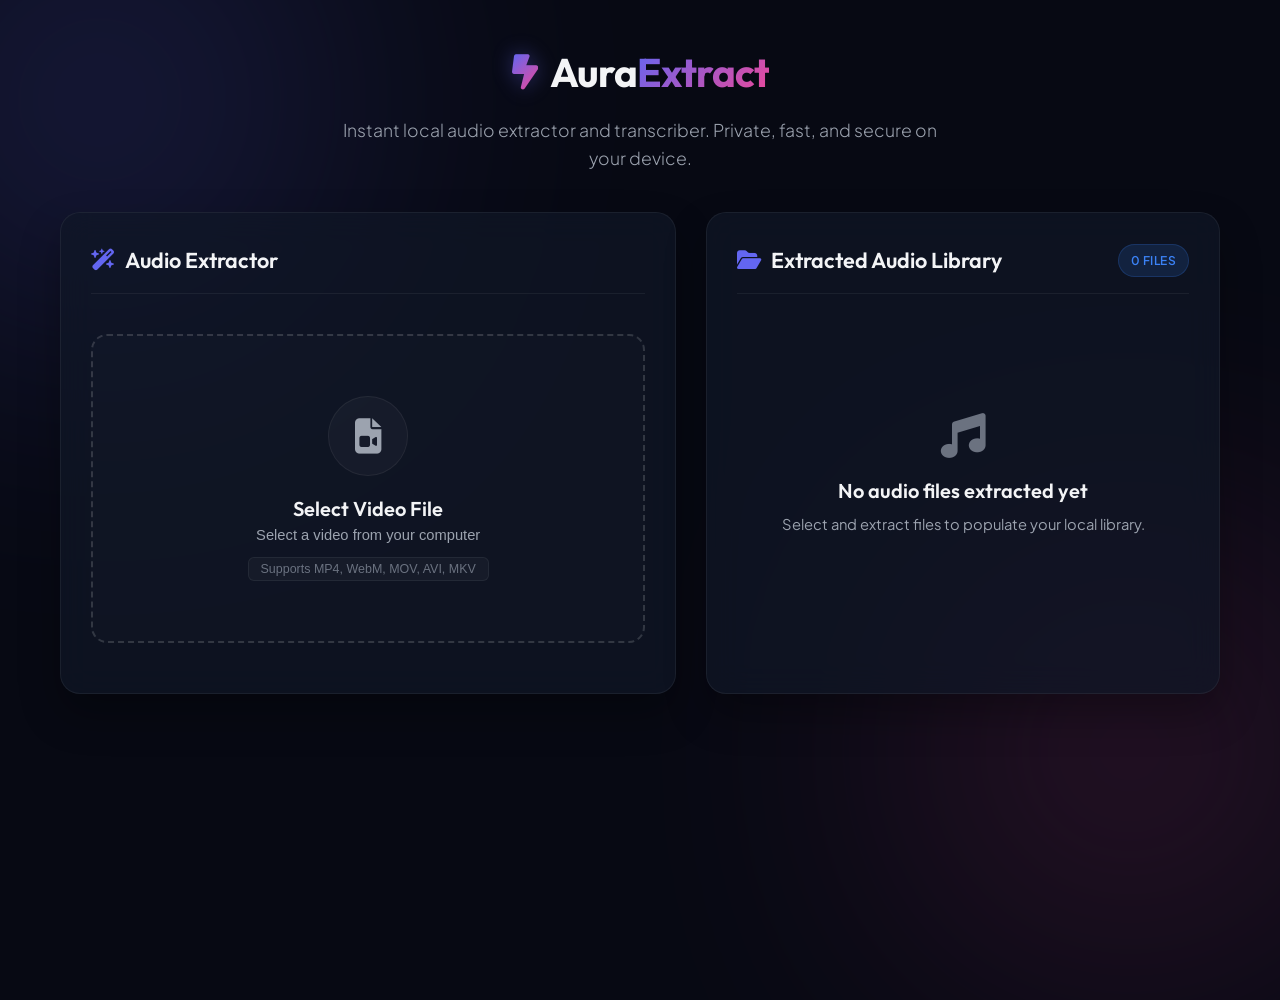
==== templates/index.html @ 5e6e46e1 "Initial commit: AuraExtract Local Audio Extractor and Speech-to-Text Transcriber" ====
<!DOCTYPE html>
<html lang="en">
<head>
    <meta charset="UTF-8">
    <meta name="viewport" content="width=device-width, initial-scale=1.0">
    <title>AuraExtract — Local Video to Audio Extractor</title>
    <!-- Google Fonts for premium typography -->
    <link rel="preconnect" href="https://fonts.googleapis.com">
    <link rel="preconnect" href="https://fonts.gstatic.com" crossorigin>
    <link href="https://fonts.googleapis.com/css2?family=Outfit:wght@300;400;500;600;700&family=Plus+Jakarta+Sans:wght@300;400;500;600;700&display=swap" rel="stylesheet">
    <!-- FontAwesome for icons -->
    <link rel="stylesheet" href="https://cdnjs.cloudflare.com/ajax/libs/font-awesome/6.4.0/css/all.min.css">
    <!-- Custom styling -->
    <link rel="stylesheet" href="/static/css/style.css">
</head>
<body>
    <div class="bg-glow bg-glow-1"></div>
    <div class="bg-glow bg-glow-2"></div>

    <div class="container">
        <!-- Header -->
        <header class="app-header">
            <div class="logo">
                <i class="fa-solid fa-bolt-lightning logo-icon"></i>
                <h1>Aura<span>Extract</span></h1>
            </div>
            <p class="subtitle">Instant local audio extractor and transcriber. Private, fast, and secure on your device.</p>
        </header>

        <!-- Main Dashboard Layout -->
        <div class="dashboard-grid">
            <!-- Left Side: Selection and Extraction -->
            <div class="card main-card">
                <div class="card-header">
                    <h2><i class="fa-solid fa-wand-magic-sparkles card-icon"></i>Audio Extractor</h2>
                    <span class="badge badge-success hidden" id="ffmpeg-status-badge">Active</span>
                </div>

                <!-- Select File Hero Area -->
                <div class="select-hero-container" id="select-hero-container">
                    <button class="btn-select-file" id="native-browse-file-btn">
                        <div class="icon-circle">
                            <i class="fa-solid fa-file-video select-icon"></i>
                        </div>
                        <p class="primary-text">Select Video File</p>
                        <p class="secondary-text">Select a video from your computer</p>
                        <span class="file-limits">Supports MP4, WebM, MOV, AVI, MKV</span>
                    </button>
                </div>

                <!-- Selected File Metadata & Actions (Hidden initially) -->
                <div class="file-details hidden" id="file-details">
                    <div class="file-meta-item">
                        <div class="meta-icon"><i class="fa-solid fa-video"></i></div>
                        <div class="meta-content">
                            <p class="meta-label">Selected Local File</p>
                            <p class="meta-value" id="file-name" title="Video file path">video_name.mp4</p>
                        </div>
                    </div>
                    <div class="file-meta-item">
                        <div class="meta-icon"><i class="fa-solid fa-weight-hanging"></i></div>
                        <div class="meta-content">
                            <p class="meta-label">File Size</p>
                            <p class="meta-value text-accent" id="file-size">0.0 MB</p>
                        </div>
                    </div>

                    <!-- Processing Mode Option -->
                    <div class="processing-options">
                        <label class="option-title">Audio Format Option</label>
                        <div class="radio-group">
                            <label class="radio-label">
                                <input type="radio" name="extraction-mode" value="copy" checked>
                                <div class="radio-custom">
                                    <div class="radio-dot"></div>
                                </div>
                                <div class="radio-text">
                                    <span class="radio-main">Original Quality (Recommended)</span>
                                    <span class="radio-desc">Super fast, matches original video audio quality</span>
                                </div>
                            </label>
                            <label class="radio-label">
                                <input type="radio" name="extraction-mode" value="mp3">
                                <div class="radio-custom">
                                    <div class="radio-dot"></div>
                                </div>
                                <div class="radio-text">
                                    <span class="radio-main">Standard MP3 Format</span>
                                    <span class="radio-desc">Highly compatible format, converts to MP3</span>
                                </div>
                            </label>
                        </div>
                    </div>

                    <!-- Transcription Options -->
                    <div class="processing-options" style="margin-top: 15px; border-top: 1px solid rgba(255,255,255,0.06); padding-top: 15px;">
                        <label class="option-title" for="pipeline-model-select">Transcription Accuracy</label>
                        <p class="section-desc" style="font-size: 0.8rem; color: var(--color-text-muted); margin-bottom: 8px;">
                            Select the level of accuracy. Higher accuracy takes slightly longer to process.
                        </p>
                        <div class="select-wrapper">
                            <select id="pipeline-model-select" class="premium-select">
                                <option value="tiny">Fast (Less accurate)</option>
                                <option value="base" selected>Balanced (Recommended)</option>
                                <option value="small">High (Most accurate, slower)</option>
                            </select>
                        </div>
                    </div>

                    <div class="action-buttons-row">
                        <button class="btn btn-secondary" id="change-file-btn">
                            <i class="fa-solid fa-folder-open"></i> Change File
                        </button>
                        <button class="btn btn-primary" id="process-btn" style="flex: 1;">
                            <i class="fa-solid fa-bolt"></i> Extract Audio
                        </button>
                    </div>
                </div>

                <!-- Processing Pipeline (Visible during operation) -->
                <div class="processing-dashboard hidden" id="processing-dashboard">
                    <h3><i class="fa-solid fa-spinner fa-spin"></i> Processing Your Video</h3>

                    <div class="pipeline-steps">
                        <!-- Step 1: Locating FFmpeg -->
                        <div class="pipeline-step pending" id="step-wasm">
                            <div class="step-status-icon"><i class="fa-solid fa-circle-dot"></i></div>
                            <div class="step-details">
                                <p class="step-title">Preparing files</p>
                                <p class="step-desc" id="step-wasm-desc">Setting up workspace...</p>
                            </div>
                        </div>

                        <!-- Step 2: Extraction -->
                        <div class="pipeline-step pending" id="step-extract">
                            <div class="step-status-icon"><i class="fa-solid fa-circle-dot"></i></div>
                            <div class="step-details">
                                <p class="step-title">Extracting audio track</p>
                                <p class="step-desc" id="step-extract-desc">Converting video to sound file...</p>
                            </div>
                        </div>

                        <!-- Step 3: Local Word-Level Transcription -->
                        <div class="pipeline-step pending" id="step-transcribe">
                            <div class="step-status-icon"><i class="fa-solid fa-circle-dot"></i></div>
                            <div class="step-details">
                                <p class="step-title">Converting speech to text</p>
                                <p class="step-desc" id="step-transcribe-desc">Generating word-level transcript...</p>
                            </div>
                        </div>
                    </div>

                    <!-- Size reduction dashboard stats -->
                    <div class="reduction-dashboard hidden" id="reduction-dashboard">
                        <div class="stat-box">
                            <span class="stat-num text-danger" id="stat-original-size">0.0 MB</span>
                            <span class="stat-label">Original Video</span>
                        </div>
                        <div class="stat-divider"><i class="fa-solid fa-arrow-right"></i></div>
                        <div class="stat-box">
                            <span class="stat-num text-success" id="stat-audio-size">0.0 MB</span>
                            <span class="stat-label">Extracted Audio</span>
                        </div>
                        <div class="stat-percentage">
                            <span class="percent-badge" id="stat-saving-badge">-0.0% Storage Saved</span>
                        </div>
                    </div>

                    <!-- Logs overlay (hidden for non-tech users) -->
                    <div class="log-panel hidden">
                        <div class="log-header" id="log-toggle">
                            <span><i class="fa-solid fa-terminal"></i> Activity Log</span>
                            <i class="fa-solid fa-chevron-down toggle-icon" id="log-chevron"></i>
                        </div>
                        <div class="log-body hidden" id="log-console">
                            <div class="log-line">Ready for operations.</div>
                        </div>
                    </div>

                    <button class="btn btn-secondary btn-block hidden" id="reset-btn">
                        <i class="fa-solid fa-arrow-left"></i> Extract Another Video
                    </button>
                </div>

                <!-- Footer settings launcher (hidden for non-tech users) -->
                <div class="card-footer-settings hidden">
                    <button class="btn-settings" id="toggle-settings-btn">
                        <i class="fa-solid fa-sliders"></i> Configuration
                    </button>
                </div>
            </div>

            <!-- Right Side: Server Audio Library -->
            <div class="card files-card">
                <div class="card-header">
                    <h2><i class="fa-solid fa-folder-open card-icon"></i>Extracted Audio Library</h2>
                    <span class="badge badge-info" id="file-count-badge">0 Files</span>
                </div>

                <div class="files-list-container">
                    <div class="files-empty" id="files-empty">
                        <i class="fa-solid fa-music empty-icon"></i>
                        <p class="primary-text">No audio files extracted yet</p>
                        <p class="secondary-text">Select and extract files to populate your local library.</p>
                    </div>
                    <div class="files-list hidden" id="files-list">
                        <!-- Dynamic audio list will render here -->
                    </div>
                </div>
            </div>
        </div>
    </div>

    <!-- Settings Overlay Card -->
    <div class="settings-modal-overlay hidden" id="settings-overlay">
        <div class="card settings-modal">
            <div class="card-header">
                <h2><i class="fa-solid fa-sliders card-icon"></i>FFmpeg Path Configuration</h2>
                <button class="btn-icon" id="close-settings-btn"><i class="fa-solid fa-xmark"></i></button>
            </div>
            <div class="settings-modal-body">
                <p class="settings-help-text">
                    By default, the server searches for the global <code>ffmpeg</code> executable in your system PATH environment variable.
                    If it is installed in a custom location, paste the absolute path to the executable file below.
                </p>
                <div class="settings-input-group">
                    <label for="settings-ffmpeg-path" class="option-title">Custom FFmpeg Path</label>
                    <input type="text" id="settings-ffmpeg-path" placeholder="e.g. C:\FFmpeg\bin\ffmpeg.exe" class="path-input">
                </div>
                <div class="settings-validation-box" id="settings-validation-status">
                    <!-- Populated dynamically via JS -->
                </div>
                <button class="btn btn-primary btn-block" id="save-settings-btn">Save Settings</button>
            </div>
        </div>
    </div>

    <!-- Application script -->
    <script src="/static/js/app.js"></script>
</body>
</html>
---- static/css/style.css ----
/* ==========================================================================
   DESIGN SYSTEM & VARIABLES
   ========================================================================== */
:root {
    --bg-main: #070913;
    --bg-card: rgba(17, 24, 39, 0.7);
    --bg-card-hover: rgba(23, 32, 53, 0.8);
    --border-color: rgba(255, 255, 255, 0.06);
    --border-color-hover: rgba(99, 102, 241, 0.4);
    
    --color-text-primary: #F3F4F6;
    --color-text-secondary: #9CA3AF;
    --color-text-muted: #6B7280;
    
    /* Accents */
    --accent-primary: #6366F1; /* Indigo */
    --accent-secondary: #EC4899; /* Pink */
    --accent-glow: rgba(99, 102, 241, 0.15);
    
    --color-success: #10B981;
    --color-danger: #EF4444;
    --color-info: #3B82F6;
    
    --font-heading: 'Outfit', sans-serif;
    --font-body: 'Plus Jakarta Sans', sans-serif;
    --transition-smooth: all 0.3s cubic-bezier(0.4, 0, 0.2, 1);
}

/* ==========================================================================
   BASE STYLES & RESET
   ========================================================================== */
* {
    box-sizing: border-box;
    margin: 0;
    padding: 0;
}

body {
    background-color: var(--bg-main);
    color: var(--color-text-primary);
    font-family: var(--font-body);
    line-height: 1.6;
    min-height: 100vh;
    overflow-x: hidden;
    position: relative;
}

/* Glowing background ambient lights */
.bg-glow {
    position: absolute;
    border-radius: 50%;
    filter: blur(140px);
    z-index: -1;
    pointer-events: none;
    opacity: 0.4;
}

.bg-glow-1 {
    width: 600px;
    height: 600px;
    background: radial-gradient(circle, var(--accent-primary) 0%, transparent 70%);
    top: -200px;
    left: -200px;
}

.bg-glow-2 {
    width: 500px;
    height: 500px;
    background: radial-gradient(circle, var(--accent-secondary) 0%, transparent 70%);
    bottom: -100px;
    right: -100px;
}

.container {
    max-width: 1200px;
    margin: 0 auto;
    padding: 40px 20px;
    z-index: 10;
}

/* ==========================================================================
   HEADER
   ========================================================================== */
.app-header {
    text-align: center;
    margin-bottom: 40px;
}

.logo {
    display: inline-flex;
    align-items: center;
    gap: 12px;
    margin-bottom: 12px;
}

.logo-icon {
    font-size: 2.2rem;
    background: linear-gradient(135deg, var(--accent-primary), var(--accent-secondary));
    -webkit-background-clip: text;
    -webkit-text-fill-color: transparent;
    filter: drop-shadow(0 0 10px rgba(99, 102, 241, 0.4));
}

.logo h1 {
    font-family: var(--font-heading);
    font-weight: 700;
    font-size: 2.5rem;
    letter-spacing: -1px;
}

.logo h1 span {
    background: linear-gradient(135deg, var(--accent-primary), var(--accent-secondary));
    -webkit-background-clip: text;
    -webkit-text-fill-color: transparent;
}

.subtitle {
    color: var(--color-text-secondary);
    font-size: 1.1rem;
    max-width: 600px;
    margin: 0 auto;
    font-weight: 300;
}

/* ==========================================================================
   DASHBOARD GRID & CARDS
   ========================================================================== */
.dashboard-grid {
    display: grid;
    grid-template-columns: 1.2fr 1fr;
    gap: 30px;
    align-items: start;
}

@media (max-width: 900px) {
    .dashboard-grid {
        grid-template-columns: 1fr;
    }
}

.card {
    background: var(--bg-card);
    backdrop-filter: blur(16px);
    -webkit-backdrop-filter: blur(16px);
    border: 1px solid var(--border-color);
    border-radius: 20px;
    padding: 30px;
    box-shadow: 0 20px 40px rgba(0, 0, 0, 0.3);
    transition: var(--transition-smooth);
}

.card:hover {
    border-color: rgba(255, 255, 255, 0.1);
}

.card-header {
    display: flex;
    justify-content: space-between;
    align-items: center;
    margin-bottom: 20px;
    border-bottom: 1px solid var(--border-color);
    padding-bottom: 15px;
}

.card-header h2 {
    font-family: var(--font-heading);
    font-size: 1.35rem;
    font-weight: 600;
    display: flex;
    align-items: center;
    gap: 10px;
}

.card-icon {
    color: var(--accent-primary);
}

.badge {
    padding: 6px 12px;
    border-radius: 50px;
    font-size: 0.75rem;
    font-weight: 600;
    text-transform: uppercase;
    letter-spacing: 0.5px;
}

.badge-success {
    background: rgba(16, 185, 129, 0.15);
    color: var(--color-success);
    border: 1px solid rgba(16, 185, 129, 0.2);
}

.badge-info {
    background: rgba(59, 130, 246, 0.15);
    color: var(--color-info);
    border: 1px solid rgba(59, 130, 246, 0.2);
}

.badge-danger {
    background: rgba(239, 68, 68, 0.15);
    color: var(--color-danger);
    border: 1px solid rgba(239, 68, 68, 0.2);
}

/* ==========================================================================
   SELECT HERO CONTAINER & BUTTON
   ========================================================================== */
.select-hero-container {
    padding: 20px 0;
    animation: fadeIn 0.4s ease-out;
}

.btn-select-file {
    width: 100%;
    background: rgba(255, 255, 255, 0.01);
    border: 2px dashed rgba(255, 255, 255, 0.15);
    border-radius: 16px;
    padding: 60px 20px;
    text-align: center;
    cursor: pointer;
    display: flex;
    flex-direction: column;
    align-items: center;
    transition: var(--transition-smooth);
    outline: none;
}

.btn-select-file:hover {
    border-color: var(--accent-primary);
    background: rgba(99, 102, 241, 0.04);
    box-shadow: 0 0 30px var(--accent-glow);
}

.btn-select-file:active {
    transform: scale(0.99);
}

.icon-circle {
    width: 80px;
    height: 80px;
    border-radius: 50%;
    background: rgba(255, 255, 255, 0.03);
    border: 1px solid var(--border-color);
    display: flex;
    align-items: center;
    justify-content: center;
    margin-bottom: 20px;
    transition: var(--transition-smooth);
}

.btn-select-file:hover .icon-circle {
    background: var(--accent-primary);
    border-color: var(--accent-primary);
    box-shadow: 0 0 20px rgba(99, 102, 241, 0.45);
    transform: translateY(-5px);
}

.select-icon {
    font-size: 2.2rem;
    color: var(--color-text-secondary);
    transition: var(--transition-smooth);
}

.btn-select-file:hover .select-icon {
    color: white;
}

.primary-text {
    font-size: 1.25rem;
    font-family: var(--font-heading);
    font-weight: 600;
    margin-bottom: 6px;
    color: var(--color-text-primary);
}

.secondary-text {
    color: var(--color-text-secondary);
    font-size: 0.92rem;
    margin-bottom: 14px;
}

.file-limits {
    font-size: 0.78rem;
    color: var(--color-text-muted);
    background: rgba(255, 255, 255, 0.03);
    padding: 4px 12px;
    border-radius: 6px;
    border: 1px solid var(--border-color);
}

/* ==========================================================================
   SELECTED FILE METADATA & OPTIONS
   ========================================================================== */
.file-details {
    display: flex;
    flex-direction: column;
    gap: 15px;
    animation: fadeIn 0.4s ease-out;
}

.file-meta-item {
    background: rgba(255, 255, 255, 0.02);
    border: 1px solid var(--border-color);
    border-radius: 12px;
    padding: 12px 16px;
    display: flex;
    align-items: center;
    gap: 15px;
}

.meta-icon {
    font-size: 1.4rem;
    color: var(--accent-primary);
    width: 40px;
    height: 40px;
    border-radius: 8px;
    background: rgba(99, 102, 241, 0.1);
    display: flex;
    align-items: center;
    justify-content: center;
}

.meta-content {
    flex: 1;
    min-width: 0;
}

.meta-label {
    font-size: 0.75rem;
    color: var(--color-text-muted);
    text-transform: uppercase;
    font-weight: 600;
    letter-spacing: 0.5px;
}

.meta-value {
    font-size: 0.95rem;
    font-weight: 500;
    white-space: nowrap;
    overflow: hidden;
    text-overflow: ellipsis;
}

.text-accent {
    color: var(--accent-secondary);
}

.processing-options {
    background: rgba(255, 255, 255, 0.02);
    border: 1px solid var(--border-color);
    border-radius: 12px;
    padding: 16px;
}

.option-title {
    font-size: 0.75rem;
    color: var(--color-text-muted);
    text-transform: uppercase;
    font-weight: 600;
    letter-spacing: 0.5px;
    margin-bottom: 12px;
    display: block;
}

.radio-group {
    display: flex;
    flex-direction: column;
    gap: 10px;
}

.radio-label {
    display: flex;
    align-items: flex-start;
    gap: 12px;
    cursor: pointer;
    padding: 8px;
    border-radius: 8px;
    transition: var(--transition-smooth);
}

.radio-label:hover {
    background: rgba(255, 255, 255, 0.02);
}

.radio-label input {
    position: absolute;
    opacity: 0;
    width: 0;
    height: 0;
}

.radio-custom {
    width: 18px;
    height: 18px;
    border: 2px solid rgba(255, 255, 255, 0.3);
    border-radius: 50%;
    display: flex;
    align-items: center;
    justify-content: center;
    margin-top: 3px;
    flex-shrink: 0;
    transition: var(--transition-smooth);
}

.radio-label input:checked ~ .radio-custom {
    border-color: var(--accent-primary);
}

.radio-dot {
    width: 8px;
    height: 8px;
    border-radius: 50%;
    background: var(--accent-primary);
    transform: scale(0);
    transition: var(--transition-smooth);
}

.radio-label input:checked ~ .radio-custom .radio-dot {
    transform: scale(1);
}

.radio-text {
    display: flex;
    flex-direction: column;
}

.radio-main {
    font-size: 0.9rem;
    font-weight: 500;
}

.radio-desc {
    font-size: 0.75rem;
    color: var(--color-text-secondary);
}

.action-buttons-row {
    display: flex;
    gap: 12px;
    margin-top: 10px;
}

/* Buttons */
.btn {
    font-family: var(--font-heading);
    font-weight: 600;
    font-size: 0.95rem;
    padding: 14px 28px;
    border-radius: 12px;
    border: none;
    cursor: pointer;
    display: inline-flex;
    align-items: center;
    justify-content: center;
    gap: 8px;
    transition: var(--transition-smooth);
}

.btn-primary {
    background: linear-gradient(135deg, var(--accent-primary), var(--accent-secondary));
    color: white;
    box-shadow: 0 4px 15px rgba(99, 102, 241, 0.3);
}

.btn-primary:hover {
    box-shadow: 0 6px 20px rgba(99, 102, 241, 0.5);
    transform: translateY(-2px);
}

.btn-primary:active {
    transform: translateY(0);
}

.btn-secondary {
    background: rgba(255, 255, 255, 0.04);
    border: 1px solid var(--border-color);
    color: var(--color-text-primary);
}

.btn-secondary:hover {
    background: rgba(255, 255, 255, 0.08);
    transform: translateY(-2px);
}

.btn-block {
    width: 100%;
}

.btn:disabled {
    opacity: 0.4;
    cursor: not-allowed;
    transform: none !important;
    box-shadow: none !important;
}

.btn-icon {
    width: 38px;
    height: 38px;
    border-radius: 10px;
    border: 1px solid var(--border-color);
    background: rgba(255, 255, 255, 0.02);
    color: var(--color-text-secondary);
    cursor: pointer;
    display: flex;
    align-items: center;
    justify-content: center;
    transition: var(--transition-smooth);
}

.btn-icon:hover {
    color: var(--color-text-primary);
    background: rgba(255, 255, 255, 0.08);
    border-color: rgba(255, 255, 255, 0.15);
}

/* ==========================================================================
   PROCESSING PIPELINE
   ========================================================================== */
.processing-dashboard {
    display: flex;
    flex-direction: column;
    gap: 20px;
    animation: fadeIn 0.4s ease-out;
    margin-bottom: 10px;
}

.processing-dashboard h3 {
    font-family: var(--font-heading);
    font-size: 1.1rem;
    font-weight: 600;
    display: flex;
    align-items: center;
    gap: 8px;
    color: var(--color-text-secondary);
}

.pipeline-steps {
    display: flex;
    flex-direction: column;
    gap: 15px;
}

.pipeline-step {
    display: flex;
    gap: 15px;
    padding: 15px;
    background: rgba(255, 255, 255, 0.01);
    border: 1px solid var(--border-color);
    border-radius: 12px;
    transition: var(--transition-smooth);
}

.pipeline-step.active {
    background: rgba(99, 102, 241, 0.02);
    border-color: rgba(99, 102, 241, 0.2);
}

.pipeline-step.completed {
    background: rgba(16, 185, 129, 0.02);
    border-color: rgba(16, 185, 129, 0.2);
}

.step-status-icon {
    font-size: 1.1rem;
    color: var(--color-text-muted);
    margin-top: 2px;
}

.pipeline-step.active .step-status-icon {
    color: var(--accent-primary);
    animation: pulseGlow 1.5s infinite;
}

.pipeline-step.completed .step-status-icon {
    color: var(--color-success);
}

.step-details {
    flex: 1;
}

.step-title {
    font-size: 0.9rem;
    font-weight: 600;
}

.step-desc {
    font-size: 0.78rem;
    color: var(--color-text-secondary);
    margin-top: 2px;
}

.pipeline-step.completed .step-desc {
    color: var(--color-text-muted);
}

/* Reduction stats dashboard */
.reduction-dashboard {
    display: flex;
    align-items: center;
    justify-content: space-around;
    background: rgba(255, 255, 255, 0.02);
    border: 1px solid var(--border-color);
    border-radius: 16px;
    padding: 16px;
    animation: scaleIn 0.3s ease-out;
}

.stat-box {
    display: flex;
    flex-direction: column;
    align-items: center;
    gap: 2px;
}

.stat-num {
    font-family: var(--font-heading);
    font-size: 1.25rem;
    font-weight: 700;
}

.stat-label {
    font-size: 0.72rem;
    color: var(--color-text-muted);
    text-transform: uppercase;
}

.text-danger {
    color: var(--color-danger);
}

.text-success {
    color: var(--color-success);
}

.stat-divider {
    color: var(--color-text-muted);
    font-size: 1rem;
}

.stat-percentage {
    text-align: center;
}

.percent-badge {
    background: rgba(16, 185, 129, 0.1);
    color: var(--color-success);
    border: 1px solid rgba(16, 185, 129, 0.2);
    padding: 6px 12px;
    border-radius: 8px;
    font-size: 0.8rem;
    font-weight: 700;
}

/* Native logs output console styling */
.log-panel {
    background: #02040a;
    border: 1px solid var(--border-color);
    border-radius: 12px;
    overflow: hidden;
}

.log-header {
    background: #090e1a;
    padding: 10px 15px;
    font-size: 0.75rem;
    font-weight: 600;
    color: var(--color-text-secondary);
    display: flex;
    justify-content: space-between;
    align-items: center;
    cursor: pointer;
    user-select: none;
    border-bottom: 1px solid var(--border-color);
}

.log-header:hover {
    color: var(--color-text-primary);
}

.toggle-icon {
    font-size: 0.7rem;
    transition: transform 0.3s ease;
}

.toggle-icon.rotated {
    transform: rotate(180deg);
}

.log-body {
    max-height: 180px;
    overflow-y: auto;
    padding: 12px;
    font-family: 'Courier New', Courier, monospace;
    font-size: 0.72rem;
    color: #34D399;
    display: flex;
    flex-direction: column;
    gap: 4px;
    text-align: left;
    scroll-behavior: smooth;
}

.log-line {
    word-break: break-all;
    white-space: pre-wrap;
}

/* Settings button at the footer */
.card-footer-settings {
    margin-top: 25px;
    border-top: 1px solid var(--border-color);
    padding-top: 15px;
}

.btn-settings {
    background: transparent;
    border: 1px dashed var(--border-color);
    color: var(--color-text-secondary);
    width: 100%;
    padding: 10px;
    border-radius: 10px;
    font-size: 0.82rem;
    font-weight: 600;
    cursor: pointer;
    display: flex;
    align-items: center;
    justify-content: center;
    gap: 8px;
    transition: var(--transition-smooth);
}

.btn-settings:hover {
    border-color: var(--accent-primary);
    color: var(--color-text-primary);
    background: rgba(99, 102, 241, 0.02);
}

/* ==========================================================================
   AUDIO LIBRARY CARD
   ========================================================================== */
.files-card {
    display: flex;
    flex-direction: column;
    height: 100%;
}

.files-list-container {
    overflow-y: auto;
    max-height: 520px;
}

/* Scrollbar styles */
.files-list-container::-webkit-scrollbar, 
.log-body::-webkit-scrollbar {
    width: 6px;
}

.files-list-container::-webkit-scrollbar-track, 
.log-body::-webkit-scrollbar-track {
    background: transparent;
}

.files-list-container::-webkit-scrollbar-thumb, 
.log-body::-webkit-scrollbar-thumb {
    background: rgba(255, 255, 255, 0.1);
    border-radius: 3px;
}

.files-list-container::-webkit-scrollbar-thumb:hover, 
.log-body::-webkit-scrollbar-thumb:hover {
    background: rgba(255, 255, 255, 0.2);
}

.files-empty {
    display: flex;
    flex-direction: column;
    align-items: center;
    justify-content: center;
    padding: 100px 20px;
    text-align: center;
}

.empty-icon {
    font-size: 2.8rem;
    color: var(--color-text-muted);
    margin-bottom: 16px;
}

/* Audio File List Item */
.files-list {
    display: flex;
    flex-direction: column;
    gap: 12px;
}

.file-item {
    background: rgba(255, 255, 255, 0.02);
    border: 1px solid var(--border-color);
    border-radius: 14px;
    padding: 14px;
    display: flex;
    flex-direction: column;
    gap: 12px;
    transition: var(--transition-smooth);
    animation: slideUp 0.3s ease-out;
}

.file-item:hover {
    background: var(--bg-card-hover);
    border-color: rgba(255, 255, 255, 0.1);
}

.file-item-header {
    display: flex;
    align-items: center;
    justify-content: space-between;
    gap: 15px;
}

.file-item-details {
    display: flex;
    align-items: center;
    gap: 12px;
    min-width: 0;
    flex: 1;
}

.file-item-icon {
    width: 38px;
    height: 38px;
    border-radius: 10px;
    background: rgba(59, 130, 246, 0.1);
    color: var(--color-info);
    display: flex;
    align-items: center;
    justify-content: center;
    font-size: 1.1rem;
    flex-shrink: 0;
}

.file-item-info {
    min-width: 0;
}

.file-item-name {
    font-size: 0.9rem;
    font-weight: 600;
    white-space: nowrap;
    overflow: hidden;
    text-overflow: ellipsis;
}

.file-item-size {
    font-size: 0.72rem;
    color: var(--color-text-secondary);
}

.file-item-actions {
    display: flex;
    gap: 8px;
}

.file-item-actions .btn-icon {
    width: 32px;
    height: 32px;
    border-radius: 8px;
}

/* Audio Player design */
.audio-player-wrapper {
    width: 100%;
}

.audio-player-wrapper audio {
    width: 100%;
    height: 32px;
    border-radius: 6px;
    outline: none;
}

audio::-webkit-media-controls-enclosure {
    background-color: #0b111e;
    border-radius: 8px;
    border: 1px solid var(--border-color);
}
audio::-webkit-media-controls-panel {
    background-color: #0b111e;
}
audio::-webkit-media-controls-current-time-display,
audio::-webkit-media-controls-time-remaining-display {
    color: var(--color-text-secondary);
    font-family: var(--font-body);
    font-size: 0.7rem;
}

/* ==========================================================================
   SETTINGS MODAL OVERLAY
   ========================================================================== */
.settings-modal-overlay {
    position: fixed;
    top: 0;
    left: 0;
    width: 100vw;
    height: 100vh;
    background: rgba(3, 7, 18, 0.7);
    backdrop-filter: blur(10px);
    -webkit-backdrop-filter: blur(10px);
    z-index: 1000;
    display: flex;
    align-items: center;
    justify-content: center;
    animation: fadeIn 0.2s ease-out;
}

.settings-modal {
    width: 500px;
    max-width: 90%;
    background: #0f172a;
    border: 1px solid rgba(255, 255, 255, 0.1);
    box-shadow: 0 25px 50px -12px rgba(0, 0, 0, 0.5);
    animation: scaleIn 0.3s cubic-bezier(0.34, 1.56, 0.64, 1);
}

.settings-modal-body {
    display: flex;
    flex-direction: column;
    gap: 20px;
}

.settings-help-text {
    font-size: 0.85rem;
    color: var(--color-text-secondary);
    line-height: 1.5;
}

.settings-help-text code {
    background: rgba(255, 255, 255, 0.05);
    padding: 2px 6px;
    border-radius: 4px;
    color: var(--accent-secondary);
    font-size: 0.8rem;
}

.settings-input-group {
    display: flex;
    flex-direction: column;
    gap: 8px;
}

.settings-input-group .path-input {
    border: 1px solid var(--border-color);
    background: rgba(255, 255, 255, 0.02);
    border-radius: 10px;
    width: 100%;
    padding: 10px 14px;
    color: white;
    background: transparent;
    outline: none;
    font-family: var(--font-body);
}

.settings-input-group .path-input:focus {
    border-color: var(--accent-primary);
    box-shadow: 0 0 10px var(--accent-glow);
    background: rgba(255, 255, 255, 0.04);
}

.settings-validation-box {
    padding: 10px 14px;
    border-radius: 10px;
    font-size: 0.82rem;
    font-weight: 500;
    border: 1px solid transparent;
}

.validation-valid {
    background: rgba(16, 185, 129, 0.05);
    color: var(--color-success);
    border-color: rgba(16, 185, 129, 0.15);
}

.validation-invalid {
    background: rgba(239, 68, 68, 0.05);
    color: var(--color-danger);
    border-color: rgba(239, 68, 68, 0.15);
}

/* ==========================================================================
   UTILITY STYLES
   ========================================================================== */
.hidden {
    display: none !important;
}

/* ==========================================================================
   ANIMATIONS
   ========================================================================== */
@keyframes fadeIn {
    from { opacity: 0; }
    to { opacity: 1; }
}

@keyframes scaleIn {
    from { opacity: 0; transform: scale(0.95); }
    to { opacity: 1; transform: scale(1); }
}

@keyframes slideUp {
    from { opacity: 0; transform: translateY(15px); }
    to { opacity: 1; transform: translateY(0); }
}

@keyframes pulseGlow {
    0% { transform: scale(1); opacity: 0.8; }
    50% { transform: scale(1.1); opacity: 1; box-shadow: 0 0 10px var(--accent-primary); }
    100% { transform: scale(1); opacity: 0.8; }
}

/* ==========================================================================
   TRANSCRIPTION STYLING
   ========================================================================== */
.premium-select {
    border: 1px solid var(--border-color);
    background: rgba(255, 255, 255, 0.03);
    border-radius: 10px;
    width: 100%;
    padding: 10px 14px;
    color: white;
    outline: none;
    font-family: var(--font-body);
    font-size: 0.9rem;
    cursor: pointer;
    transition: var(--transition-smooth);
}
.premium-select:focus {
    border-color: var(--accent-primary);
    box-shadow: 0 0 10px var(--accent-glow);
    background: rgba(255, 255, 255, 0.05);
}
.premium-select option {
    background-color: #0f172a;
    color: white;
}

.transcript-section {
    margin-top: 10px;
    border-top: 1px solid var(--border-color);
    padding-top: 12px;
}

.transcript-controls-row {
    display: flex;
    justify-content: space-between;
    align-items: center;
    gap: 10px;
    margin-bottom: 10px;
}

.btn-toggle-transcript {
    background: rgba(255, 255, 255, 0.03);
    border: 1px solid var(--border-color);
    color: var(--color-text-secondary);
    padding: 6px 12px;
    border-radius: 8px;
    font-size: 0.8rem;
    font-weight: 600;
    cursor: pointer;
    display: flex;
    align-items: center;
    gap: 6px;
    transition: var(--transition-smooth);
}
.btn-toggle-transcript:hover {
    color: white;
    background: rgba(255, 255, 255, 0.08);
    border-color: rgba(255, 255, 255, 0.15);
}

.transcript-search-box {
    display: flex;
    align-items: center;
    background: rgba(255, 255, 255, 0.02);
    border: 1px solid var(--border-color);
    border-radius: 8px;
    padding: 4px 10px;
    max-width: 200px;
    transition: var(--transition-smooth);
}
.transcript-search-box:focus-within {
    border-color: var(--accent-primary);
    box-shadow: 0 0 8px var(--accent-glow);
}
.transcript-search-box i {
    font-size: 0.75rem;
    color: var(--color-text-muted);
    margin-right: 6px;
}
.transcript-search-input {
    background: transparent;
    border: none;
    outline: none;
    color: white;
    font-size: 0.8rem;
    font-family: var(--font-body);
    width: 100%;
}

.transcript-container {
    background: rgba(0, 0, 0, 0.2);
    border: 1px solid var(--border-color);
    border-radius: 10px;
    padding: 12px;
    max-height: 200px;
    overflow-y: auto;
    font-size: 0.88rem;
    line-height: 1.6;
    color: var(--color-text-secondary);
    text-align: left;
    scroll-behavior: smooth;
    animation: fadeIn 0.3s ease-out;
}
.transcript-container::-webkit-scrollbar {
    width: 4px;
}
.transcript-container::-webkit-scrollbar-thumb {
    background: rgba(255, 255, 255, 0.08);
    border-radius: 2px;
}

.transcript-segment {
    padding: 4px 6px;
    margin-bottom: 6px;
    border-radius: 6px;
    border-left: 2px solid transparent;
    transition: var(--transition-smooth);
}
.transcript-segment.active-segment {
    background: rgba(255, 255, 255, 0.02);
    border-left-color: var(--accent-primary);
    color: var(--color-text-primary);
}

.word-span {
    display: inline-block;
    padding: 1px 3px;
    margin: 1px 0;
    border-radius: 3px;
    cursor: pointer;
    position: relative;
    transition: all 0.15s ease;
}
.word-span:hover {
    color: white;
    background: rgba(255, 255, 255, 0.08);
}
.word-span.active-word {
    background: linear-gradient(135deg, var(--accent-primary), var(--accent-secondary));
    color: white !important;
    font-weight: 600;
    box-shadow: 0 2px 8px rgba(99, 102, 241, 0.4);
    transform: scale(1.05);
}
.word-span.search-match {
    background: rgba(251, 191, 36, 0.25);
    color: #FBBF24 !important;
    border-bottom: 2px solid #FBBF24;
}

.no-transcript-actions {
    display: flex;
    align-items: center;
    gap: 8px;
    animation: fadeIn 0.3s ease-out;
}
.btn-sm {
    padding: 6px 12px;
    font-size: 0.78rem;
    border-radius: 8px;
}
.btn-sm-select {
    background: rgba(255, 255, 255, 0.02);
    border: 1px solid var(--border-color);
    color: var(--color-text-secondary);
    border-radius: 8px;
    padding: 5px 8px;
    font-size: 0.78rem;
    outline: none;
    cursor: pointer;
}
.btn-sm-select:hover {
    border-color: rgba(255, 255, 255, 0.15);
    color: white;
}
.btn-sm-select option {
    background-color: #0f172a;
}

/* Tooltip for hover word */
.word-span[data-timestamp]::after {
    content: attr(data-timestamp);
    position: absolute;
    bottom: 125%;
    left: 50%;
    transform: translateX(-50%) scale(0.85);
    background: #090d16;
    border: 1px solid var(--border-color);
    color: var(--color-text-primary);
    padding: 3px 6px;
    border-radius: 4px;
    font-size: 0.65rem;
    pointer-events: none;
    opacity: 0;
    white-space: nowrap;
    transition: all 0.15s ease;
    z-index: 100;
}
.word-span[data-timestamp]:hover::after {
    opacity: 1;
    transform: translateX(-50%) scale(1);
}

/* Custom visual styling for step-transcribe and pipeline updates */
#step-transcribe.active .step-status-icon {
    color: var(--accent-secondary);
    animation: pulseGlowSecondary 1.5s infinite;
}
#step-transcribe.completed .step-status-icon {
    color: var(--color-success);
}
@keyframes pulseGlowSecondary {
    0% { transform: scale(1); opacity: 0.8; }
    50% { transform: scale(1.1); opacity: 1; box-shadow: 0 0 10px var(--accent-secondary); }
    100% { transform: scale(1); opacity: 0.8; }
}

.transcribing-indicator-inline {
    display: inline-flex;
    align-items: center;
    gap: 8px;
    font-size: 0.8rem;
    color: var(--accent-secondary);
}
.transcribing-indicator-inline i {
    animation: spin 1s linear infinite;
}
@keyframes spin {
    from { transform: rotate(0deg); }
    to { transform: rotate(360deg); }
}
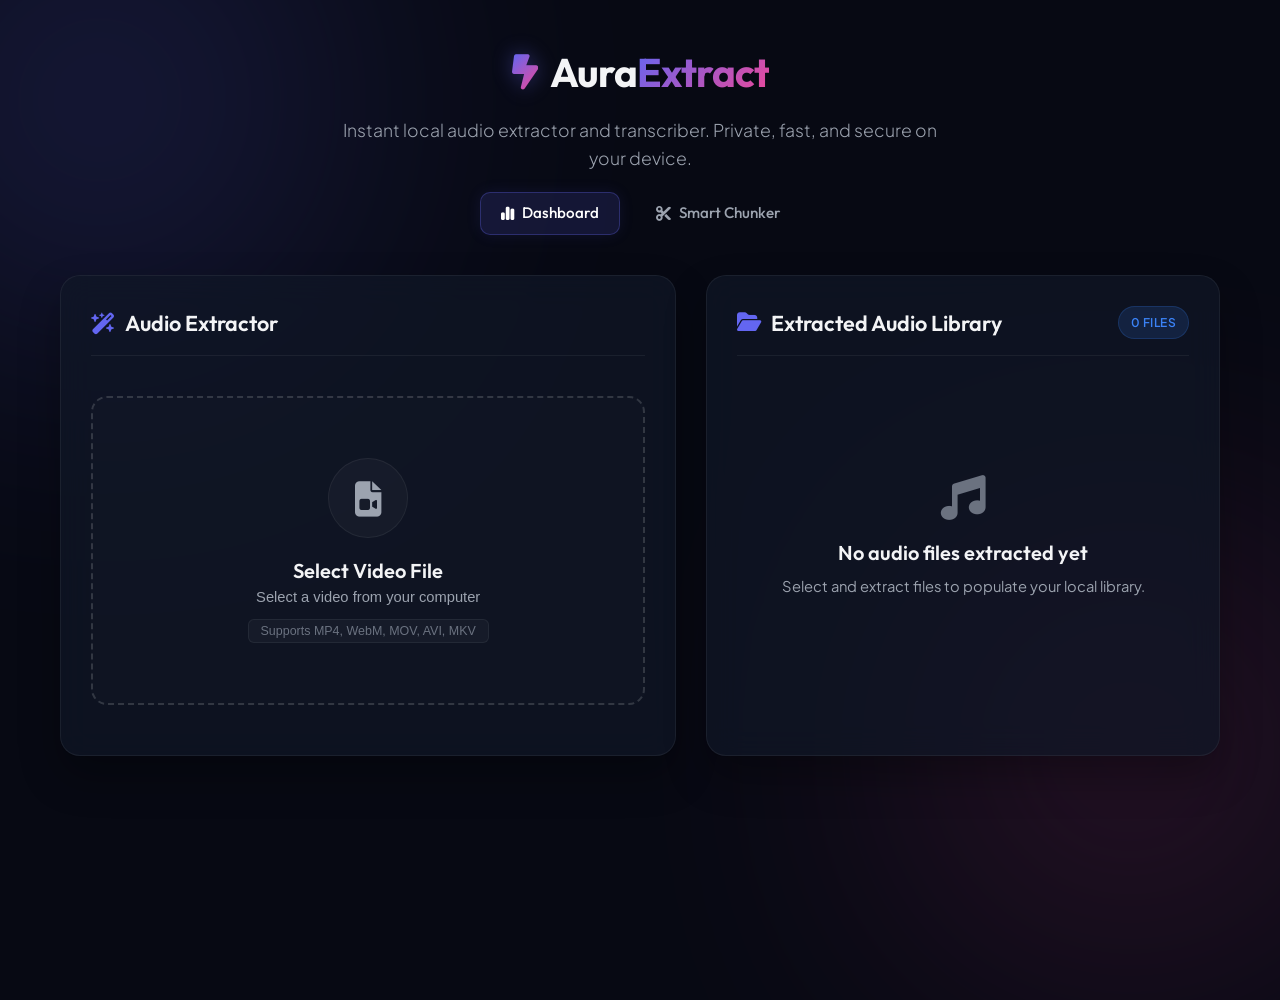
==== commit aee62be2: "feat: add smart sentence-level chunker and Gemini session creator" ====
--- a/templates/index.html
+++ b/templates/index.html
@@ -25,6 +25,10 @@
                 <h1>Aura<span>Extract</span></h1>
             </div>
             <p class="subtitle">Instant local audio extractor and transcriber. Private, fast, and secure on your device.</p>
+            <nav class="app-nav">
+                <a href="/" class="nav-item active"><i class="fa-solid fa-chart-simple"></i> Dashboard</a>
+                <a href="/chunking" class="nav-item"><i class="fa-solid fa-scissors"></i> Smart Chunker</a>
+            </nav>
         </header>
 
         <!-- Main Dashboard Layout -->
--- a/static/css/style.css
+++ b/static/css/style.css
@@ -1249,3 +1249,411 @@
     to { transform: rotate(360deg); }
 }
 
+/* ==========================================================================
+   SMART CHUNKER STYLES
+   ========================================================================== */
+.app-nav {
+    display: flex;
+    justify-content: center;
+    gap: 15px;
+    margin-top: 20px;
+}
+.nav-item {
+    text-decoration: none;
+    color: var(--color-text-secondary);
+    font-family: var(--font-heading);
+    font-weight: 500;
+    font-size: 0.95rem;
+    padding: 8px 20px;
+    border-radius: 10px;
+    border: 1px solid transparent;
+    transition: var(--transition-smooth);
+    display: inline-flex;
+    align-items: center;
+    gap: 8px;
+}
+.nav-item:hover {
+    color: var(--color-text-primary);
+    background: rgba(255, 255, 255, 0.03);
+    border-color: var(--border-color);
+}
+.nav-item.active {
+    color: white;
+    background: rgba(99, 102, 241, 0.15);
+    border-color: rgba(99, 102, 241, 0.3);
+    box-shadow: 0 0 15px rgba(99, 102, 241, 0.1);
+}
+
+.config-grid {
+    display: grid;
+    grid-template-columns: 1.2fr 1.5fr 1fr 0.8fr;
+    gap: 20px;
+    align-items: flex-end;
+}
+@media (max-width: 900px) {
+    .config-grid {
+        grid-template-columns: 1fr;
+        gap: 15px;
+    }
+}
+.config-group {
+    display: flex;
+    flex-direction: column;
+    gap: 8px;
+}
+.api-key-input-wrapper {
+    position: relative;
+    width: 100%;
+}
+.api-key-input-wrapper input {
+    width: 100%;
+    padding-right: 45px;
+    background: rgba(255, 255, 255, 0.02);
+    border: 1px solid var(--border-color);
+    border-radius: 12px;
+    color: white;
+    padding: 12px 16px;
+    font-family: var(--font-body);
+    font-size: 0.9rem;
+    outline: none;
+    transition: var(--transition-smooth);
+}
+.api-key-input-wrapper input:focus {
+    border-color: var(--accent-primary);
+    box-shadow: 0 0 15px var(--accent-glow);
+}
+.btn-toggle-visibility {
+    position: absolute;
+    right: 5px;
+    top: 50%;
+    transform: translateY(-50%);
+    background: transparent;
+    border: none;
+    color: var(--color-text-muted);
+    cursor: pointer;
+    width: 32px;
+    height: 32px;
+    display: flex;
+    align-items: center;
+    justify-content: center;
+    transition: var(--transition-smooth);
+}
+.btn-toggle-visibility:hover {
+    color: var(--color-text-primary);
+}
+
+.workspace-grid {
+    display: grid;
+    grid-template-columns: 1fr 1.2fr;
+    gap: 30px;
+    align-items: start;
+}
+@media (max-width: 900px) {
+    .workspace-grid {
+        grid-template-columns: 1fr;
+    }
+}
+
+.audio-player-container {
+    margin-bottom: 20px;
+    background: rgba(255, 255, 255, 0.01);
+    border: 1px solid var(--border-color);
+    border-radius: 16px;
+    padding: 12px;
+}
+.audio-player-container audio {
+    outline: none;
+}
+
+.sentences-list-container {
+    max-height: 600px;
+    overflow-y: auto;
+    padding-right: 5px;
+    display: flex;
+    flex-direction: column;
+    gap: 10px;
+}
+.sentence-subchunk {
+    background: rgba(255, 255, 255, 0.02);
+    border: 1px solid var(--border-color);
+    border-radius: 14px;
+    padding: 14px 18px;
+    cursor: pointer;
+    transition: var(--transition-smooth);
+    position: relative;
+    display: flex;
+    gap: 12px;
+    align-items: flex-start;
+}
+.sentence-subchunk:hover {
+    background: rgba(255, 255, 255, 0.04);
+    border-color: rgba(255, 255, 255, 0.12);
+    transform: translateY(-1px);
+}
+.sentence-subchunk.active-sentence {
+    background: rgba(99, 102, 241, 0.05);
+    border-color: var(--accent-primary);
+    box-shadow: 0 0 15px rgba(99, 102, 241, 0.15);
+}
+.sentence-subchunk-index {
+    font-size: 0.75rem;
+    font-weight: 600;
+    color: var(--color-text-muted);
+    background: rgba(255, 255, 255, 0.04);
+    border: 1px solid var(--border-color);
+    width: 24px;
+    height: 24px;
+    border-radius: 8px;
+    display: flex;
+    align-items: center;
+    justify-content: center;
+    flex-shrink: 0;
+    margin-top: 1px;
+}
+.sentence-subchunk.active-sentence .sentence-subchunk-index {
+    background: var(--accent-primary);
+    color: white;
+    border-color: var(--accent-primary);
+}
+.sentence-subchunk-content {
+    flex: 1;
+}
+.sentence-subchunk-text {
+    font-size: 0.92rem;
+    font-weight: 400;
+    color: var(--color-text-primary);
+    line-height: 1.5;
+}
+.sentence-subchunk-time {
+    font-size: 0.72rem;
+    color: var(--color-text-muted);
+    margin-top: 6px;
+    font-weight: 600;
+    text-transform: uppercase;
+    letter-spacing: 0.5px;
+}
+.sentence-subchunk.active-sentence .sentence-subchunk-time {
+    color: var(--accent-primary);
+}
+
+.sessions-list-container {
+    max-height: 680px;
+    overflow-y: auto;
+    padding-right: 5px;
+}
+.sessions-list-container::-webkit-scrollbar {
+    width: 6px;
+}
+.sessions-list-container::-webkit-scrollbar-thumb {
+    background: rgba(255, 255, 255, 0.1);
+    border-radius: 3px;
+}
+.sessions-list-container::-webkit-scrollbar-thumb:hover {
+    background: rgba(255, 255, 255, 0.2);
+}
+
+.sessions-list {
+    display: flex;
+    flex-direction: column;
+    gap: 24px;
+}
+.session-card {
+    background: rgba(255, 255, 255, 0.02);
+    border: 1px solid var(--border-color);
+    border-radius: 18px;
+    overflow: hidden;
+    transition: var(--transition-smooth);
+}
+.session-card:hover {
+    border-color: rgba(255, 255, 255, 0.1);
+}
+.session-card-header {
+    background: rgba(255, 255, 255, 0.02);
+    padding: 14px 20px;
+    display: flex;
+    justify-content: space-between;
+    align-items: center;
+    border-bottom: 1px solid var(--border-color);
+}
+.session-card-title-row {
+    display: flex;
+    align-items: center;
+    gap: 12px;
+}
+.session-card-number {
+    font-family: var(--font-heading);
+    font-size: 1rem;
+    font-weight: 700;
+    color: var(--accent-primary);
+}
+.session-card-time {
+    font-size: 0.78rem;
+    font-weight: 600;
+    color: var(--color-text-secondary);
+    background: rgba(255, 255, 255, 0.03);
+    padding: 3px 10px;
+    border-radius: 8px;
+    border: 1px solid var(--border-color);
+}
+.session-card-header-actions {
+    display: flex;
+    gap: 8px;
+}
+.session-card-body {
+    padding: 20px;
+    display: flex;
+    flex-direction: column;
+    gap: 18px;
+}
+.session-input-group {
+    display: flex;
+    flex-direction: column;
+    gap: 6px;
+}
+.session-input-label {
+    font-size: 0.7rem;
+    font-weight: 600;
+    text-transform: uppercase;
+    letter-spacing: 0.5px;
+    color: var(--color-text-muted);
+}
+.session-title-input {
+    background: rgba(255, 255, 255, 0.02);
+    border: 1px solid var(--border-color);
+    border-radius: 10px;
+    color: white;
+    font-family: var(--font-heading);
+    font-size: 0.95rem;
+    font-weight: 600;
+    padding: 10px 14px;
+    outline: none;
+    transition: var(--transition-smooth);
+}
+.session-title-input:focus {
+    border-color: var(--accent-primary);
+    background: rgba(255, 255, 255, 0.04);
+}
+.session-summary-input {
+    background: rgba(255, 255, 255, 0.02);
+    border: 1px solid var(--border-color);
+    border-radius: 10px;
+    color: var(--color-text-primary);
+    font-family: var(--font-body);
+    font-size: 0.88rem;
+    line-height: 1.5;
+    padding: 10px 14px;
+    resize: vertical;
+    min-height: 60px;
+    outline: none;
+    transition: var(--transition-smooth);
+}
+.session-summary-input:focus {
+    border-color: var(--accent-primary);
+    background: rgba(255, 255, 255, 0.04);
+}
+.session-sentences-container {
+    display: flex;
+    flex-direction: column;
+    gap: 10px;
+    border-top: 1px dashed var(--border-color);
+    padding-top: 18px;
+}
+.session-sentence-item {
+    background: rgba(255, 255, 255, 0.01);
+    border: 1px solid var(--border-color);
+    border-radius: 10px;
+    padding: 10px 14px;
+    display: flex;
+    align-items: flex-start;
+    gap: 12px;
+    transition: var(--transition-smooth);
+}
+.session-sentence-item:hover {
+    background: rgba(255, 255, 255, 0.02);
+}
+.session-sentence-item.active-sentence {
+    border-color: rgba(99, 102, 241, 0.3);
+    background: rgba(99, 102, 241, 0.03);
+}
+.session-sentence-text {
+    font-size: 0.85rem;
+    flex: 1;
+    line-height: 1.5;
+}
+.session-sentence-actions {
+    display: flex;
+    gap: 6px;
+    flex-shrink: 0;
+}
+.btn-sentence-move {
+    background: rgba(255, 255, 255, 0.02);
+    border: 1px solid var(--border-color);
+    color: var(--color-text-secondary);
+    border-radius: 6px;
+    width: 24px;
+    height: 24px;
+    display: flex;
+    align-items: center;
+    justify-content: center;
+    cursor: pointer;
+    font-size: 0.72rem;
+    transition: var(--transition-smooth);
+}
+.btn-sentence-move:hover {
+    background: var(--accent-primary);
+    color: white;
+    border-color: var(--accent-primary);
+}
+.workspace-empty {
+    display: flex;
+    flex-direction: column;
+    align-items: center;
+    justify-content: center;
+    padding: 80px 20px;
+    text-align: center;
+}
+.session-action-header-buttons {
+    display: flex;
+    gap: 8px;
+}
+.premium-select {
+    background: rgba(255, 255, 255, 0.02);
+    border: 1px solid var(--border-color);
+    border-radius: 12px;
+    color: var(--color-text-primary);
+    font-family: var(--font-body);
+    font-size: 0.9rem;
+    padding: 12px 16px;
+    width: 100%;
+    outline: none;
+    cursor: pointer;
+    appearance: none;
+    transition: var(--transition-smooth);
+}
+.premium-select:focus {
+    border-color: var(--accent-primary);
+    box-shadow: 0 0 15px var(--accent-glow);
+}
+.select-wrapper {
+    position: relative;
+    width: 100%;
+}
+.select-wrapper::after {
+    content: '\f107';
+    font-family: 'Font Awesome 6 Free';
+    font-weight: 900;
+    position: absolute;
+    right: 16px;
+    top: 50%;
+    transform: translateY(-50%);
+    color: var(--color-text-secondary);
+    pointer-events: none;
+    font-size: 0.85rem;
+}
+.btn-sm {
+    padding: 6px 12px;
+    font-size: 0.8rem;
+    border-radius: 8px;
+}
+
+
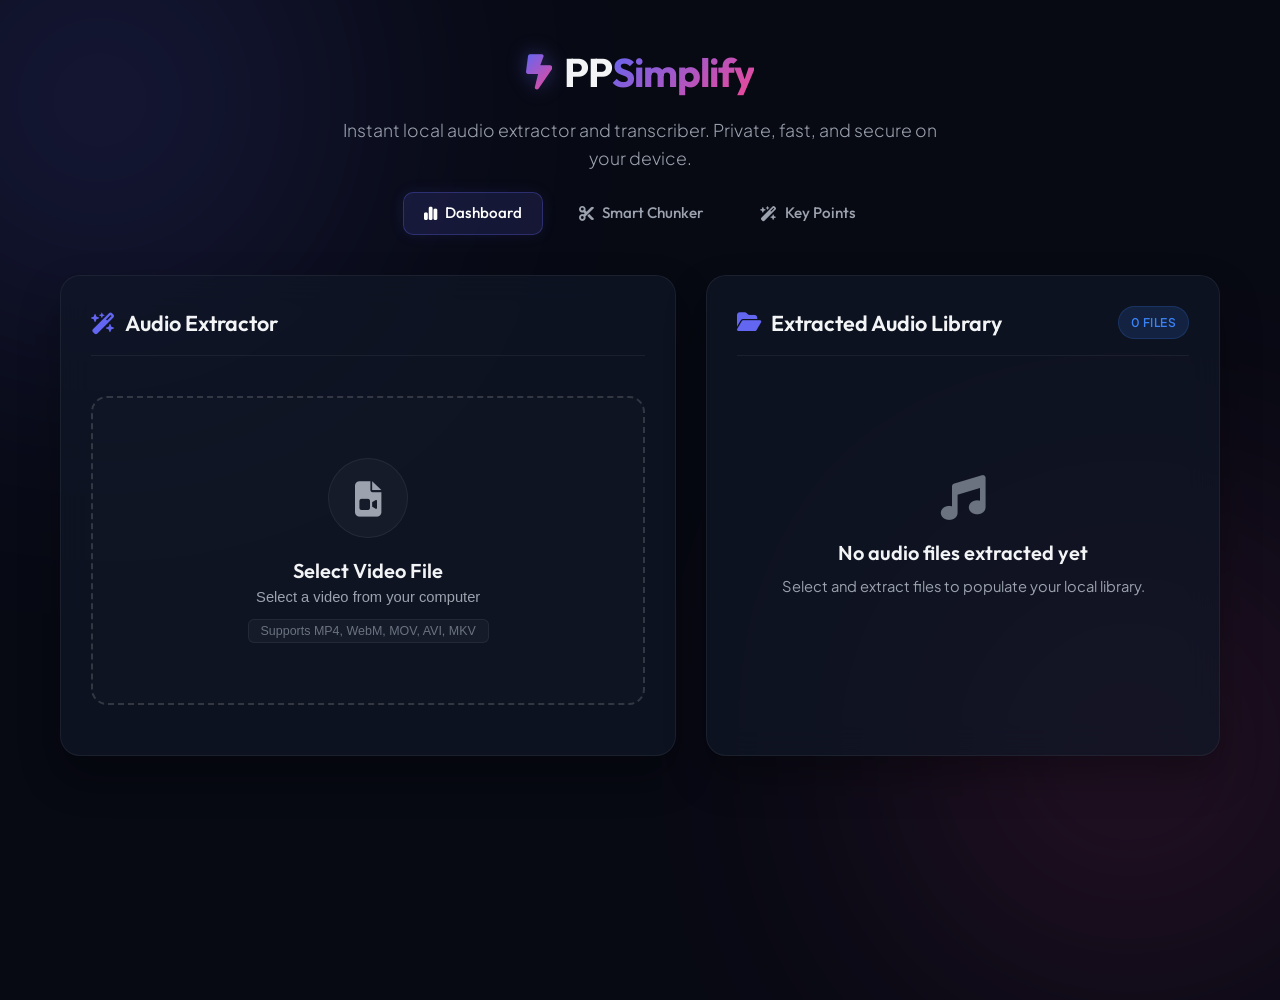
==== commit f02e1df9: "Rename app to PPSimplify and completely delete AI Refiner" ====
--- a/templates/index.html
+++ b/templates/index.html
@@ -3,7 +3,7 @@
 <head>
     <meta charset="UTF-8">
     <meta name="viewport" content="width=device-width, initial-scale=1.0">
-    <title>AuraExtract — Local Video to Audio Extractor</title>
+    <title>PPSimplify — Local Video to Audio Extractor</title>
     <!-- Google Fonts for premium typography -->
     <link rel="preconnect" href="https://fonts.googleapis.com">
     <link rel="preconnect" href="https://fonts.gstatic.com" crossorigin>
@@ -22,12 +22,13 @@
         <header class="app-header">
             <div class="logo">
                 <i class="fa-solid fa-bolt-lightning logo-icon"></i>
-                <h1>Aura<span>Extract</span></h1>
+                <h1>PP<span>Simplify</span></h1>
             </div>
             <p class="subtitle">Instant local audio extractor and transcriber. Private, fast, and secure on your device.</p>
             <nav class="app-nav">
                 <a href="/" class="nav-item active"><i class="fa-solid fa-chart-simple"></i> Dashboard</a>
                 <a href="/chunking" class="nav-item"><i class="fa-solid fa-scissors"></i> Smart Chunker</a>
+                <a href="/keypoints" class="nav-item"><i class="fa-solid fa-wand-magic-sparkles"></i> Key Points</a>
             </nav>
         </header>
 
--- a/static/css/style.css
+++ b/static/css/style.css
@@ -1656,4 +1656,185 @@
     border-radius: 8px;
 }
 
-
+/* Keypoints Page Custom Styles */
+.heading-input {
+    flex: 1;
+    background: transparent;
+    border: none;
+    border-bottom: 1px solid var(--border-color);
+    color: white;
+    font-size: 0.88rem;
+    outline: none;
+    padding: 4px 6px;
+    font-family: var(--font-heading);
+    transition: var(--transition-smooth);
+}
+.heading-input:focus {
+    border-bottom-color: var(--accent-primary);
+    box-shadow: 0 1px 0 var(--accent-primary);
+}
+
+.subheading-input {
+    flex: 1;
+    background: transparent;
+    border: none;
+    border-bottom: 1px dashed rgba(255,255,255,0.1);
+    color: var(--color-text-secondary);
+    font-size: 0.82rem;
+    outline: none;
+    padding: 4px 6px;
+    font-family: var(--font-body);
+    transition: var(--transition-smooth);
+}
+.subheading-input:focus {
+    border-bottom-color: var(--accent-secondary);
+    border-bottom-style: solid;
+    color: white;
+}
+
+.btn-delete-point:hover, .btn-delete-sub:hover {
+    color: var(--color-danger) !important;
+    background: rgba(239, 68, 68, 0.15) !important;
+}
+
+.btn-add-sub:hover {
+    background: rgba(255, 255, 255, 0.05) !important;
+    border-color: var(--accent-secondary) !important;
+    color: white !important;
+}
+
+.refinement-input {
+    border: 1px solid var(--border-color);
+    background: rgba(255, 255, 255, 0.02);
+    border-radius: 10px;
+    color: white;
+    outline: none;
+    font-family: var(--font-body);
+    transition: var(--transition-smooth);
+}
+.refinement-input:focus {
+    border-color: var(--accent-primary);
+    box-shadow: 0 0 10px var(--accent-glow);
+    background: rgba(255, 255, 255, 0.04);
+}
+
+.session-loading-overlay {
+    backdrop-filter: blur(4px);
+    -webkit-backdrop-filter: blur(4px);
+    animation: fadeIn 0.25s ease-out;
+}
+
+/* AI Educational Refinement Workspace Styles */
+.segment-block-card {
+    transition: var(--transition-smooth);
+}
+.segment-block-card:hover {
+    border-color: rgba(255, 255, 255, 0.15) !important;
+    background: var(--bg-card-hover) !important;
+}
+.segment-cut-card {
+    opacity: 0.45;
+    background: rgba(31, 41, 55, 0.4) !important;
+    filter: grayscale(80%);
+    border-left-color: var(--color-danger) !important;
+}
+.segment-cut-card textarea {
+    text-decoration: line-through var(--color-danger);
+    color: var(--color-text-muted) !important;
+    cursor: not-allowed;
+}
+.export-dropdown-menu {
+    border: 1px solid var(--border-color);
+    border-radius: 12px;
+    background: #090e1a !important;
+    box-shadow: 0 10px 30px rgba(0, 0, 0, 0.6);
+    z-index: 100;
+}
+.export-menu-item {
+    background: transparent;
+    border: none;
+    color: var(--color-text-secondary);
+    padding: 12px 16px;
+    text-align: left;
+    font-size: 0.85rem;
+    cursor: pointer;
+    display: flex;
+    align-items: center;
+    gap: 10px;
+    transition: var(--transition-smooth);
+    width: 100%;
+}
+.export-menu-item:hover {
+    background: rgba(255, 255, 255, 0.05);
+    color: var(--color-text-primary);
+}
+
+/* Visuals Template Styles */
+.visuals-toggle-header {
+    user-select: none;
+    transition: all 0.2s ease;
+}
+.visuals-toggle-header:hover {
+    opacity: 0.85;
+}
+.visuals-details-container {
+    transition: all 0.3s ease;
+}
+.template-item-row {
+    display: flex;
+    gap: 8px;
+    align-items: center;
+    animation: slideUp 0.2s ease-out;
+}
+.template-item-label {
+    flex: 0 0 120px;
+    font-size: 0.8rem;
+    font-weight: 500;
+    color: white;
+    background: rgba(255,255,255,0.03);
+    border: 1px solid var(--border-color);
+    padding: 6px 10px;
+    border-radius: 8px;
+    outline: none;
+}
+.template-item-value {
+    flex: 1;
+    font-size: 0.8rem;
+    background: rgba(255,255,255,0.01);
+    border: 1px solid var(--border-color);
+    padding: 6px 10px;
+    border-radius: 8px;
+    color: var(--color-text-secondary);
+    outline: none;
+}
+.template-item-label:focus, .template-item-value:focus {
+    border-color: var(--accent-secondary);
+}
+.template-item-time-container {
+    display: flex;
+    gap: 4px;
+    align-items: center;
+}
+.template-item-time-min, .template-item-time-sec {
+    font-size: 0.8rem;
+    background: rgba(255,255,255,0.03);
+    border: 1px solid var(--border-color);
+    padding: 6px 6px;
+    border-radius: 8px;
+    color: var(--accent-secondary);
+    text-align: center;
+    outline: none;
+    transition: var(--transition-smooth);
+}
+.template-item-time-min {
+    width: 46px;
+}
+.template-item-time-sec {
+    width: 54px;
+}
+.template-item-time-min:focus, .template-item-time-sec:focus {
+    border-color: var(--accent-secondary);
+    box-shadow: 0 0 10px var(--accent-glow);
+}
+
+
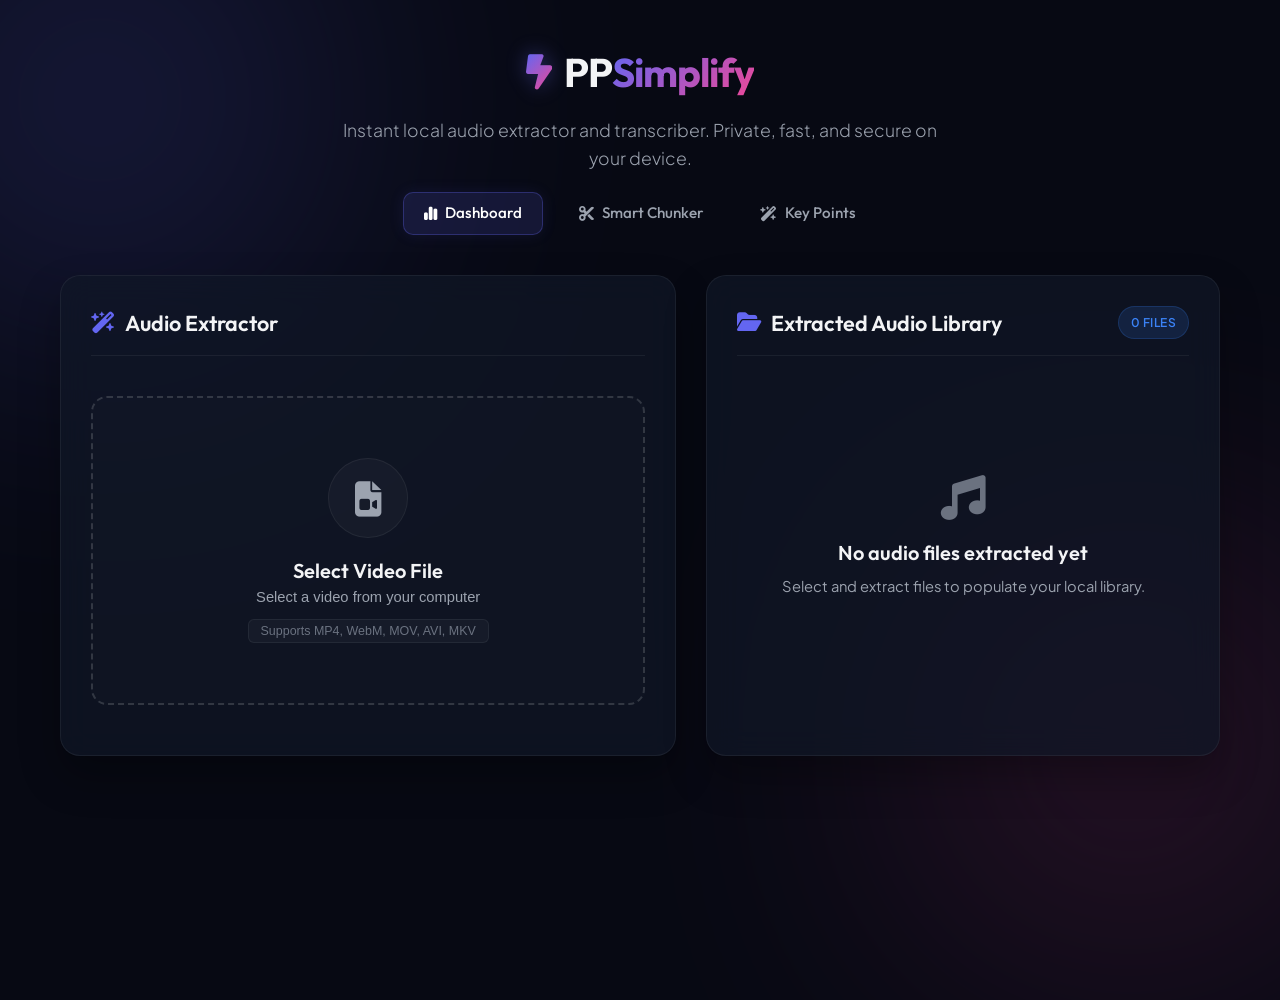
==== commit 37f3eaec: "Configure direct browser upload and download for Google Colab integration" ====
--- a/templates/index.html
+++ b/templates/index.html
@@ -51,6 +51,7 @@
                         <p class="secondary-text">Select a video from your computer</p>
                         <span class="file-limits">Supports MP4, WebM, MOV, AVI, MKV</span>
                     </button>
+                    <input type="file" id="web-file-input" accept="video/*,audio/*" style="display: none;">
                 </div>
 
                 <!-- Selected File Metadata & Actions (Hidden initially) -->
--- a/static/css/style.css
+++ b/static/css/style.css
@@ -1838,3 +1838,4 @@
 }
 
 
+
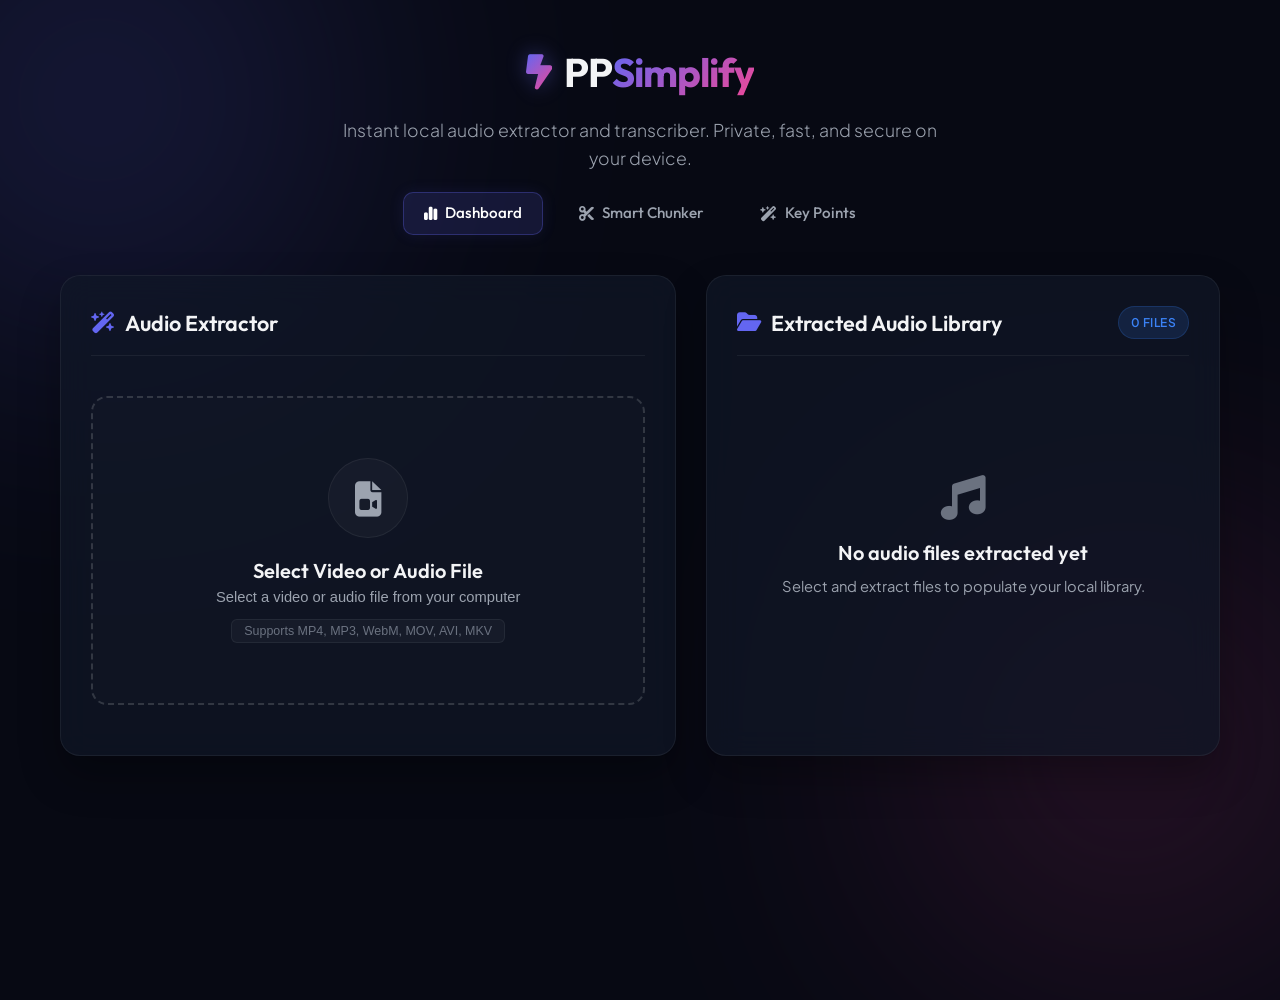
==== commit 44a4fb00: "feat: add support for direct audio file upload and extraction (MP3, WAV, M4A), update visuals doc, a" ====
--- a/templates/index.html
+++ b/templates/index.html
@@ -47,9 +47,9 @@
                         <div class="icon-circle">
                             <i class="fa-solid fa-file-video select-icon"></i>
                         </div>
-                        <p class="primary-text">Select Video File</p>
-                        <p class="secondary-text">Select a video from your computer</p>
-                        <span class="file-limits">Supports MP4, WebM, MOV, AVI, MKV</span>
+                        <p class="primary-text">Select Video or Audio File</p>
+                        <p class="secondary-text">Select a video or audio file from your computer</p>
+                        <span class="file-limits">Supports MP4, MP3, WebM, MOV, AVI, MKV</span>
                     </button>
                     <input type="file" id="web-file-input" accept="video/*,audio/*" style="display: none;">
                 </div>
@@ -125,7 +125,7 @@
 
                 <!-- Processing Pipeline (Visible during operation) -->
                 <div class="processing-dashboard hidden" id="processing-dashboard">
-                    <h3><i class="fa-solid fa-spinner fa-spin"></i> Processing Your Video</h3>
+                    <h3 id="processing-title"><i class="fa-solid fa-spinner fa-spin"></i> Processing Your Video</h3>
 
                     <div class="pipeline-steps">
                         <!-- Step 1: Locating FFmpeg -->
@@ -160,7 +160,7 @@
                     <div class="reduction-dashboard hidden" id="reduction-dashboard">
                         <div class="stat-box">
                             <span class="stat-num text-danger" id="stat-original-size">0.0 MB</span>
-                            <span class="stat-label">Original Video</span>
+                            <span class="stat-label" id="stat-original-label">Original Video</span>
                         </div>
                         <div class="stat-divider"><i class="fa-solid fa-arrow-right"></i></div>
                         <div class="stat-box">
@@ -184,7 +184,7 @@
                     </div>
 
                     <button class="btn btn-secondary btn-block hidden" id="reset-btn">
-                        <i class="fa-solid fa-arrow-left"></i> Extract Another Video
+                        <i class="fa-solid fa-arrow-left"></i> <span id="reset-btn-text">Extract Another Video</span>
                     </button>
                 </div>
 
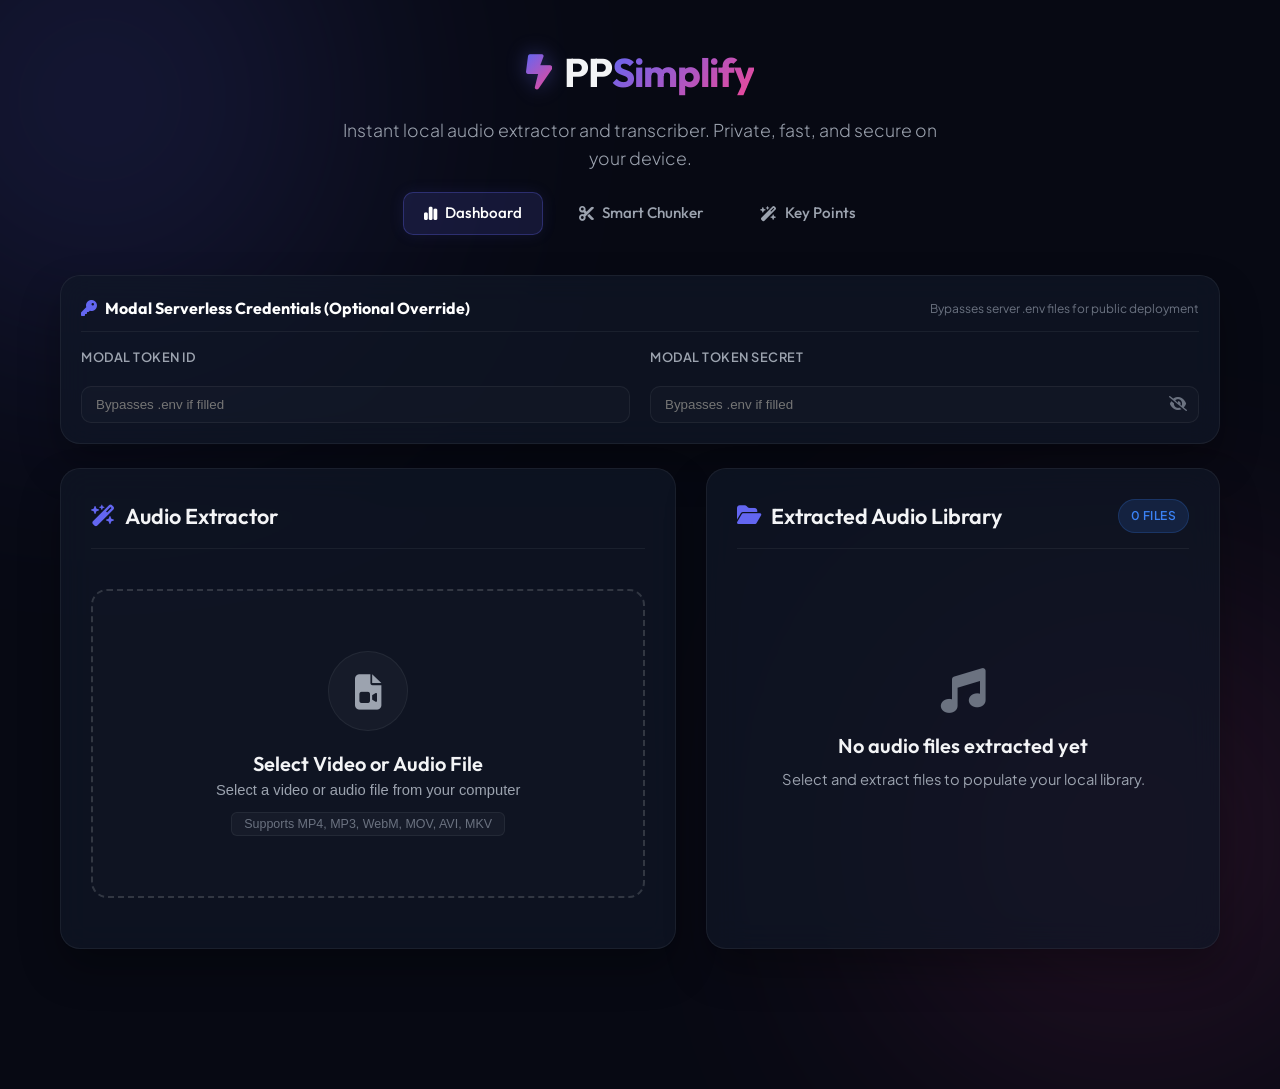
==== commit 2e1ca54d: "Add Modal serverless credentials input fields in the frontend and dynamically configure them on the " ====
--- a/templates/index.html
+++ b/templates/index.html
@@ -32,6 +32,31 @@
             </nav>
         </header>
 
+        <!-- Credentials Configuration Bar -->
+        <div class="card config-bar-card" style="margin-bottom: 24px; padding: 20px;">
+            <div style="display: flex; justify-content: space-between; align-items: center; border-bottom: 1px solid rgba(255, 255, 255, 0.06); padding-bottom: 10px; margin-bottom: 15px;">
+                <h3 style="font-family: var(--font-heading); font-size: 1rem; margin: 0; color: white; display: flex; align-items: center; gap: 8px;">
+                    <i class="fa-solid fa-key" style="color: var(--accent-primary)"></i> Modal Serverless Credentials (Optional Override)
+                </h3>
+                <span style="font-size: 0.75rem; color: var(--color-text-muted);">Bypasses server .env files for public deployment</span>
+            </div>
+            <div class="config-grid" style="display: grid; grid-template-columns: 1fr 1fr; gap: 20px;">
+                <div class="config-group" style="display: flex; flex-direction: column; gap: 6px;">
+                    <label class="option-title" style="font-size: 0.8rem; font-weight: 600; color: var(--color-text-secondary);">Modal Token ID</label>
+                    <input type="password" id="modal-token-id-input" placeholder="Bypasses .env if filled" class="path-input" style="width: 100%; box-sizing: border-box; background: rgba(255,255,255,0.02); border: 1px solid var(--border-color); color: white; padding: 10px 14px; border-radius: 10px; outline: none; transition: var(--transition-smooth);">
+                </div>
+                <div class="config-group" style="display: flex; flex-direction: column; gap: 6px;">
+                    <label class="option-title" style="font-size: 0.8rem; font-weight: 600; color: var(--color-text-secondary);">Modal Token Secret</label>
+                    <div style="position: relative; width: 100%;">
+                        <input type="password" id="modal-token-secret-input" placeholder="Bypasses .env if filled" class="path-input" style="width: 100%; box-sizing: border-box; background: rgba(255,255,255,0.02); border: 1px solid var(--border-color); color: white; padding: 10px 14px; border-radius: 10px; outline: none; transition: var(--transition-smooth); padding-right: 40px;">
+                        <button type="button" id="toggle-modal-secret" style="position: absolute; right: 12px; top: 50%; transform: translateY(-50%); background: transparent; border: none; color: var(--color-text-muted); cursor: pointer; display: flex; align-items: center; justify-content: center; font-size: 0.9rem;">
+                            <i class="fa-solid fa-eye-slash"></i>
+                        </button>
+                    </div>
+                </div>
+            </div>
+        </div>
+
         <!-- Main Dashboard Layout -->
         <div class="dashboard-grid">
             <!-- Left Side: Selection and Extraction -->
--- a/static/css/style.css
+++ b/static/css/style.css
@@ -1604,6 +1604,10 @@
     color: white;
     border-color: var(--accent-primary);
 }
+.btn-split-session-here:hover {
+    background: rgba(239, 68, 68, 0.15) !important;
+    border-color: var(--color-danger) !important;
+}
 .workspace-empty {
     display: flex;
     flex-direction: column;
@@ -1783,8 +1787,18 @@
 .template-item-row {
     display: flex;
     gap: 8px;
-    align-items: center;
+    align-items: flex-start;
     animation: slideUp 0.2s ease-out;
+}
+.template-item-row span {
+    margin-top: 8px;
+}
+.template-item-row .template-item-time-container {
+    margin-top: 2px;
+}
+.template-item-row .btn-delete-item,
+.template-item-row .btn-delete-detail {
+    margin-top: 5px;
 }
 .template-item-label {
     flex: 0 0 120px;
@@ -1837,5 +1851,452 @@
     box-shadow: 0 0 10px var(--accent-glow);
 }
 
-
-
+/* Repeating Chunk Highlight Styles */
+.session-card.repeat-chunk {
+    background: rgba(59, 130, 246, 0.08) !important;
+    border-color: rgba(96, 165, 250, 0.3) !important;
+    box-shadow: 0 0 15px rgba(59, 130, 246, 0.08);
+}
+.session-card.repeat-chunk:hover {
+    border-color: rgba(96, 165, 250, 0.5) !important;
+    background: rgba(59, 130, 246, 0.12) !important;
+}
+.session-card.repeat-chunk .session-card-number {
+    color: #60A5FA !important;
+}
+
+/* Repeating Sentence Highlight Styles */
+.session-sentence-item.repeat-sentence,
+.sentence-subchunk.repeat-sentence {
+    background: rgba(59, 130, 246, 0.06) !important;
+    border-color: rgba(96, 165, 250, 0.25) !important;
+}
+.session-sentence-item.repeat-sentence:hover,
+.sentence-subchunk.repeat-sentence:hover {
+    background: rgba(59, 130, 246, 0.1) !important;
+    border-color: rgba(96, 165, 250, 0.4) !important;
+}
+.session-sentence-item.repeat-sentence .sentence-subchunk-index,
+.sentence-subchunk.repeat-sentence .sentence-subchunk-index {
+    background: rgba(59, 130, 246, 0.2) !important;
+    color: #60A5FA !important;
+    border-color: rgba(96, 165, 250, 0.3) !important;
+}
+
+/* ==========================================================================
+   FULLSCREEN PRESENTATION & SESSION-BY-SESSION LAYOUT
+   ========================================================================== */
+
+/* By default (when headers are visible) */
+.keypoints-page {
+    overflow-y: auto;
+    height: auto;
+}
+
+.keypoints-page .container {
+    max-width: 1600px;
+    width: 96%;
+    padding: 20px 0;
+    margin: 0 auto;
+    display: flex;
+    flex-direction: column;
+    box-sizing: border-box;
+    transition: padding 0.4s cubic-bezier(0.4, 0, 0.2, 1),
+                height 0.4s cubic-bezier(0.4, 0, 0.2, 1);
+}
+
+.keypoints-page .app-header,
+.keypoints-page .config-bar-card {
+    transition: transform 0.4s cubic-bezier(0.4, 0, 0.2, 1),
+                opacity 0.3s ease,
+                height 0.4s cubic-bezier(0.4, 0, 0.2, 1),
+                margin 0.4s cubic-bezier(0.4, 0, 0.2, 1),
+                padding 0.4s cubic-bezier(0.4, 0, 0.2, 1),
+                border-width 0.4s ease;
+    transform-origin: top center;
+    flex-shrink: 0;
+}
+
+/* Collapsed headers state */
+.keypoints-page.collapsed-headers {
+    height: 100vh;
+    overflow: hidden;
+}
+
+.keypoints-page.collapsed-headers .container {
+    height: 100vh;
+    overflow: hidden;
+    padding-top: 10px;
+    padding-bottom: 10px;
+}
+
+.keypoints-page.collapsed-headers .app-header {
+    height: 0;
+    margin: 0 !important;
+    padding: 0 !important;
+    opacity: 0;
+    transform: translateY(-80px) scaleY(0.8);
+    pointer-events: none;
+    overflow: hidden;
+}
+
+.keypoints-page.collapsed-headers .config-bar-card {
+    height: 0;
+    margin: 0 !important;
+    padding: 0 !important;
+    opacity: 0;
+    border-width: 0;
+    transform: translateY(-80px) scaleY(0.8);
+    pointer-events: none;
+    overflow: hidden;
+}
+
+.keypoints-page #keypoints-workspace {
+    flex: 1;
+    display: grid;
+    grid-template-columns: 1fr 1.25fr;
+    gap: 24px;
+    align-items: stretch;
+    height: 750px; /* fixed height when headers are expanded so user can scroll down to collapse */
+    transition: height 0.4s cubic-bezier(0.4, 0, 0.2, 1);
+    margin-bottom: 10px;
+}
+
+.keypoints-page.collapsed-headers #keypoints-workspace {
+    height: calc(100vh - 120px); /* Fill the screen */
+}
+
+.keypoints-page .source-card,
+.keypoints-page .sessions-card {
+    height: 100%;
+    display: flex;
+    flex-direction: column;
+    padding: 24px;
+    overflow: hidden;
+}
+
+.keypoints-page .source-card .card-header,
+.keypoints-page .sessions-card .card-header {
+    flex-shrink: 0;
+    margin-bottom: 15px;
+    padding-bottom: 10px;
+}
+
+.keypoints-page .sessions-list-container {
+    flex: 1;
+    height: 0; /* allows flexbox child scrolling */
+    max-height: none !important;
+    overflow: hidden;
+    padding-right: 8px;
+}
+
+/* Hide all sessions by default, only display the active one */
+.keypoints-page .sessions-list-container .session-card {
+    display: none !important;
+}
+
+.keypoints-page .sessions-list-container .session-card.active-session {
+    display: flex !important;
+    flex-direction: column;
+    height: 100%;
+    margin-bottom: 0 !important;
+    animation: scaleIn 0.35s cubic-bezier(0.34, 1.56, 0.64, 1);
+}
+
+.keypoints-page .session-card-body {
+    flex: 1;
+    overflow-y: auto;
+    padding-right: 5px;
+    display: flex;
+    flex-direction: column;
+    gap: 15px;
+}
+
+/* Subheading text area expansion */
+.keypoints-page .subheading-input {
+    font-size: 1.05rem;
+    color: var(--color-text-primary);
+    line-height: 1.45;
+    min-height: 38px;
+    max-height: 200px;
+    resize: none; /* Resize handled dynamically in JS */
+    border-bottom: 1px dashed rgba(255, 255, 255, 0.15);
+    overflow: hidden;
+    padding: 4px 6px;
+    box-sizing: border-box;
+}
+
+.keypoints-page .subheading-input:focus {
+    border-bottom-color: var(--accent-secondary);
+    border-bottom-style: solid;
+    color: white;
+}
+
+/* Session navigation control bar */
+.session-nav-bar {
+    display: flex;
+    align-items: center;
+    justify-content: center;
+    gap: 20px;
+    margin-bottom: 20px;
+    background: rgba(255, 255, 255, 0.02);
+    border: 1px solid var(--border-color);
+    padding: 12px 28px;
+    border-radius: 18px;
+    backdrop-filter: blur(16px);
+    -webkit-backdrop-filter: blur(16px);
+    box-shadow: 0 10px 30px rgba(0, 0, 0, 0.35);
+    flex-shrink: 0;
+    align-self: center;
+    width: auto;
+    min-width: 500px;
+}
+
+.session-nav-info {
+    display: flex;
+    align-items: center;
+    gap: 16px;
+}
+
+.session-nav-indicator {
+    font-family: var(--font-heading);
+    font-size: 1.15rem;
+    font-weight: 700;
+    color: white;
+    min-width: 140px;
+    text-align: center;
+    letter-spacing: -0.5px;
+}
+
+.session-nav-indicator span {
+    color: var(--accent-primary);
+}
+
+.session-nav-btn {
+    width: 38px;
+    height: 38px;
+    border-radius: 10px;
+    background: rgba(255, 255, 255, 0.03);
+    border: 1px solid var(--border-color);
+    color: white;
+    display: flex;
+    align-items: center;
+    justify-content: center;
+    cursor: pointer;
+    font-size: 0.9rem;
+    transition: var(--transition-smooth);
+}
+
+.session-nav-btn:hover:not(:disabled) {
+    background: var(--accent-primary);
+    border-color: var(--accent-primary);
+    box-shadow: 0 0 15px rgba(99, 102, 241, 0.5);
+    transform: translateY(-2px);
+}
+
+.session-nav-btn:disabled {
+    opacity: 0.25;
+    cursor: not-allowed;
+}
+
+.kbd-hint {
+    font-size: 0.8rem;
+    color: var(--color-text-muted);
+    border-left: 1px solid rgba(255, 255, 255, 0.1);
+    padding-left: 20px;
+    display: flex;
+    align-items: center;
+    gap: 6px;
+}
+
+kbd {
+    background: rgba(255, 255, 255, 0.06);
+    border: 1px solid rgba(255, 255, 255, 0.15);
+    border-radius: 6px;
+    padding: 3px 7px;
+    font-family: monospace;
+    font-size: 0.75rem;
+    color: var(--color-text-secondary);
+    box-shadow: 0 2px 0 rgba(0, 0, 0, 0.3);
+}
+
+.session-progress-container {
+    flex: 1;
+    height: 6px;
+    background: rgba(255, 255, 255, 0.05);
+    border-radius: 3px;
+    overflow: hidden;
+    max-width: 150px;
+}
+
+.session-progress-bar {
+    height: 100%;
+    width: 0%;
+    background: linear-gradient(90deg, var(--accent-primary), var(--accent-secondary));
+    border-radius: 3px;
+    transition: width 0.35s cubic-bezier(0.4, 0, 0.2, 1);
+}
+
+/* Floating Show Headers Button */
+.btn-show-headers {
+    position: fixed;
+    top: 10px;
+    left: 50%;
+    transform: translateX(-50%) translateY(-50px);
+    z-index: 1000;
+    background: rgba(15, 23, 42, 0.85);
+    border: 1px solid var(--border-color-hover);
+    color: white;
+    width: 40px;
+    height: 30px;
+    border-radius: 15px;
+    display: flex;
+    align-items: center;
+    justify-content: center;
+    cursor: pointer;
+    backdrop-filter: blur(10px);
+    -webkit-backdrop-filter: blur(10px);
+    box-shadow: 0 4px 15px rgba(99, 102, 241, 0.2);
+    transition: all 0.3s cubic-bezier(0.4, 0, 0.2, 1);
+    opacity: 0;
+    pointer-events: none;
+}
+
+.keypoints-page.collapsed-headers .btn-show-headers {
+    transform: translateX(-50%) translateY(0);
+    opacity: 1;
+    pointer-events: auto;
+}
+
+.btn-show-headers:hover {
+    background: var(--accent-primary);
+    box-shadow: 0 0 10px var(--accent-primary);
+}
+
+/* Textarea overrides for visual content details and headings */
+.keypoints-page textarea.template-item-label,
+.keypoints-page textarea.template-item-value,
+.keypoints-page textarea.heading-input,
+.keypoints-page textarea.template-title-input {
+    resize: none;
+    overflow: hidden;
+    line-height: 1.4;
+    box-sizing: border-box;
+}
+
+/* Sentence deletion styling */
+.btn-delete-sentence-left:hover,
+.btn-delete-sentence-right:hover {
+    background: rgba(239, 68, 68, 0.15) !important;
+    border-color: var(--color-danger) !important;
+    color: white !important;
+}
+
+.deleted-sentences-section {
+    margin-top: 24px;
+    border-top: 1px dashed var(--border-color);
+    padding-top: 16px;
+    display: flex;
+    flex-direction: column;
+    gap: 12px;
+}
+
+.deleted-sentences-header {
+    display: flex;
+    justify-content: space-between;
+    align-items: center;
+}
+
+.deleted-sentences-header h3 {
+    font-size: 0.8rem;
+    font-weight: 600;
+    text-transform: uppercase;
+    letter-spacing: 0.5px;
+    color: var(--color-text-muted);
+    margin: 0;
+    font-family: var(--font-heading);
+}
+
+#deleted-sentences-wrapper {
+    max-height: 220px;
+    overflow-y: auto;
+    display: flex;
+    flex-direction: column;
+    gap: 8px;
+    padding-right: 4px;
+}
+
+#deleted-sentences-wrapper::-webkit-scrollbar {
+    width: 4px;
+}
+
+#deleted-sentences-wrapper::-webkit-scrollbar-thumb {
+    background: rgba(255, 255, 255, 0.05);
+    border-radius: 2px;
+}
+
+.deleted-sentence-item {
+    display: flex;
+    align-items: flex-start;
+    gap: 10px;
+    background: rgba(239, 68, 68, 0.02);
+    border: 1px dashed rgba(239, 68, 68, 0.15);
+    border-radius: 10px;
+    padding: 8px 12px;
+    font-size: 0.8rem;
+    transition: var(--transition-smooth);
+}
+
+.deleted-sentence-item:hover {
+    background: rgba(239, 68, 68, 0.04);
+    border-color: rgba(239, 68, 68, 0.3);
+}
+
+.deleted-sentence-text {
+    flex: 1;
+    color: var(--color-text-secondary);
+    line-height: 1.4;
+    text-decoration: line-through;
+    text-decoration-color: rgba(239, 68, 68, 0.4);
+    margin-bottom: 2px;
+}
+
+.deleted-sentence-time {
+    font-size: 0.7rem;
+    color: var(--color-danger);
+    font-weight: 600;
+}
+
+.btn-restore-sentence {
+    background: rgba(255, 255, 255, 0.02);
+    border: 1px solid var(--border-color);
+    color: var(--accent-secondary);
+    border-radius: 6px;
+    width: 24px;
+    height: 24px;
+    display: flex;
+    align-items: center;
+    justify-content: center;
+    cursor: pointer;
+    font-size: 0.75rem;
+    transition: var(--transition-smooth);
+    margin-top: 1px;
+}
+
+.btn-restore-sentence:hover {
+    background: var(--accent-secondary);
+    color: white;
+    border-color: var(--accent-secondary);
+    box-shadow: 0 0 10px var(--accent-secondary);
+}
+
+.workspace-empty-mini {
+    color: var(--color-text-muted);
+    font-size: 0.8rem;
+    text-align: center;
+    padding: 14px;
+    border: 1px dashed var(--border-color);
+    border-radius: 10px;
+    background: rgba(255, 255, 255, 0.01);
+}
+
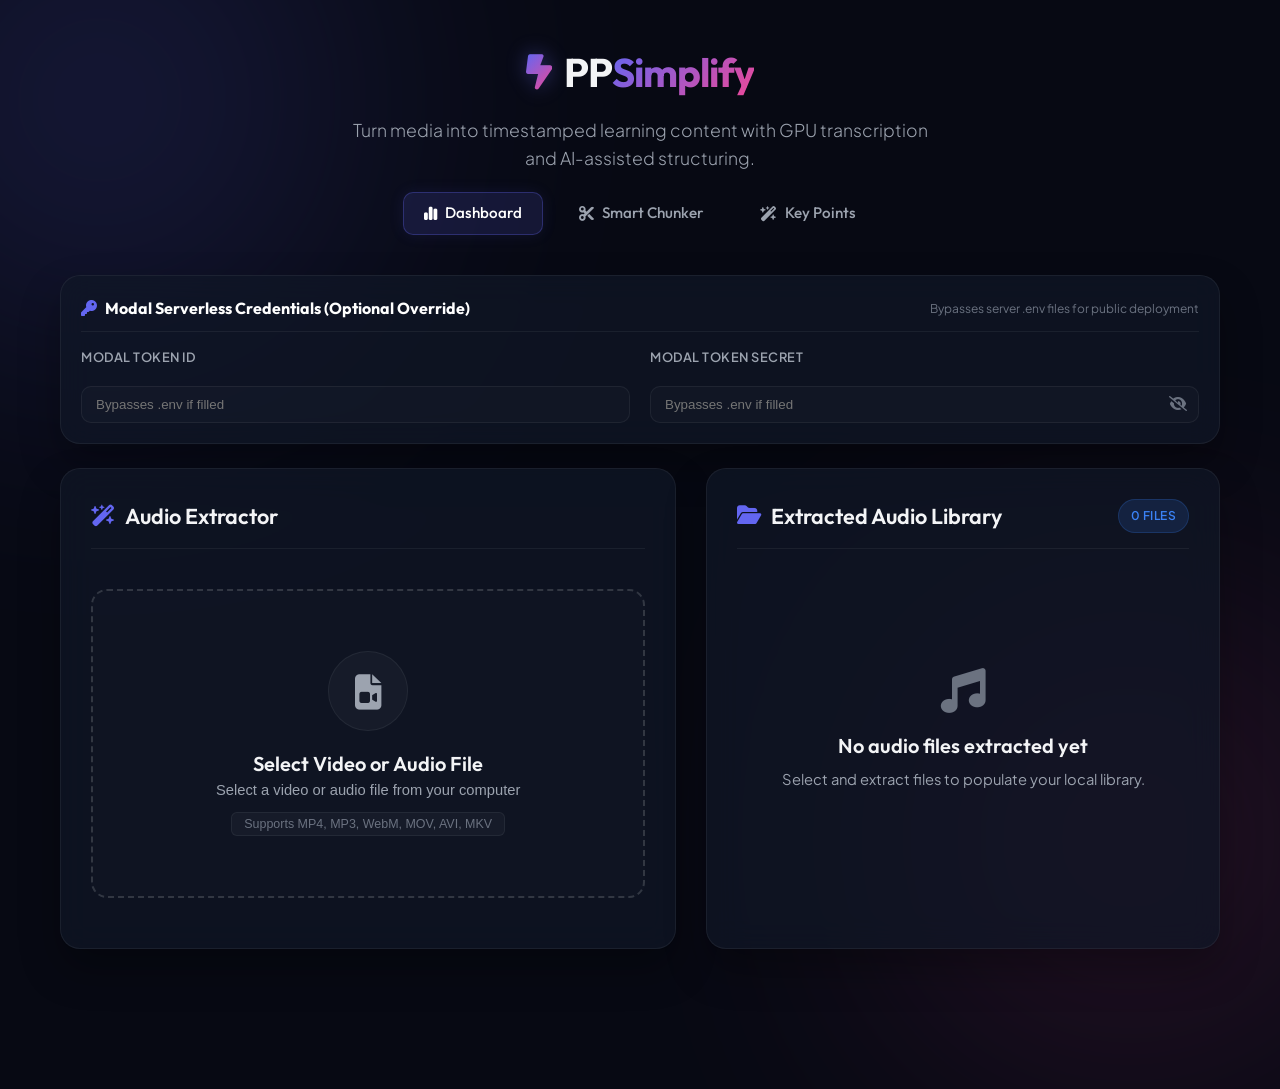
==== commit 3a0e680c: "docs: document Luna workflow and verification" ====
--- a/templates/index.html
+++ b/templates/index.html
@@ -24,7 +24,7 @@
                 <i class="fa-solid fa-bolt-lightning logo-icon"></i>
                 <h1>PP<span>Simplify</span></h1>
             </div>
-            <p class="subtitle">Instant local audio extractor and transcriber. Private, fast, and secure on your device.</p>
+            <p class="subtitle">Turn media into timestamped learning content with GPU transcription and AI-assisted structuring.</p>
             <nav class="app-nav">
                 <a href="/" class="nav-item active"><i class="fa-solid fa-chart-simple"></i> Dashboard</a>
                 <a href="/chunking" class="nav-item"><i class="fa-solid fa-scissors"></i> Smart Chunker</a>
--- a/static/css/style.css
+++ b/static/css/style.css
@@ -1342,6 +1342,26 @@
     color: var(--color-text-primary);
 }
 
+.key-validation-status {
+    font-size: 0.8rem;
+    margin-top: 6px;
+    display: flex;
+    align-items: center;
+    gap: 6px;
+    color: var(--color-text-muted);
+    transition: all 0.3s ease;
+    min-height: 1.2rem;
+}
+.key-validation-status.valid {
+    color: var(--color-success);
+}
+.key-validation-status.invalid {
+    color: var(--color-danger);
+}
+.key-validation-status.checking {
+    color: #F59E0B; /* Amber color for checking/pending */
+}
+
 .workspace-grid {
     display: grid;
     grid-template-columns: 1fr 1.2fr;
@@ -2300,3 +2320,49 @@
     background: rgba(255, 255, 255, 0.01);
 }
 
+/* DOCX Timestamp Shift Styles */
+.docx-shift-container {
+    display: inline-flex;
+    align-items: center;
+    gap: 8px;
+    background: rgba(255, 255, 255, 0.02);
+    border: 1px solid var(--border-color);
+    border-radius: 10px;
+    padding: 2px 10px;
+    transition: var(--transition-smooth);
+}
+
+.docx-shift-container:focus-within {
+    border-color: var(--accent-secondary);
+    box-shadow: 0 0 10px rgba(236, 72, 153, 0.15);
+}
+
+.docx-shift-label {
+    font-size: 0.75rem;
+    font-weight: 600;
+    color: var(--color-text-secondary);
+    text-transform: uppercase;
+    letter-spacing: 0.5px;
+    user-select: none;
+}
+
+.docx-shift-input {
+    width: 85px;
+    background: transparent;
+    border: none;
+    border-bottom: 1px dashed rgba(255, 255, 255, 0.2);
+    color: white;
+    font-family: var(--font-body);
+    font-size: 0.82rem;
+    font-weight: 600;
+    text-align: center;
+    padding: 2px 0;
+    outline: none;
+    transition: var(--transition-smooth);
+}
+
+.docx-shift-input:focus {
+    border-bottom-color: var(--accent-secondary);
+    border-bottom-style: solid;
+}
+
